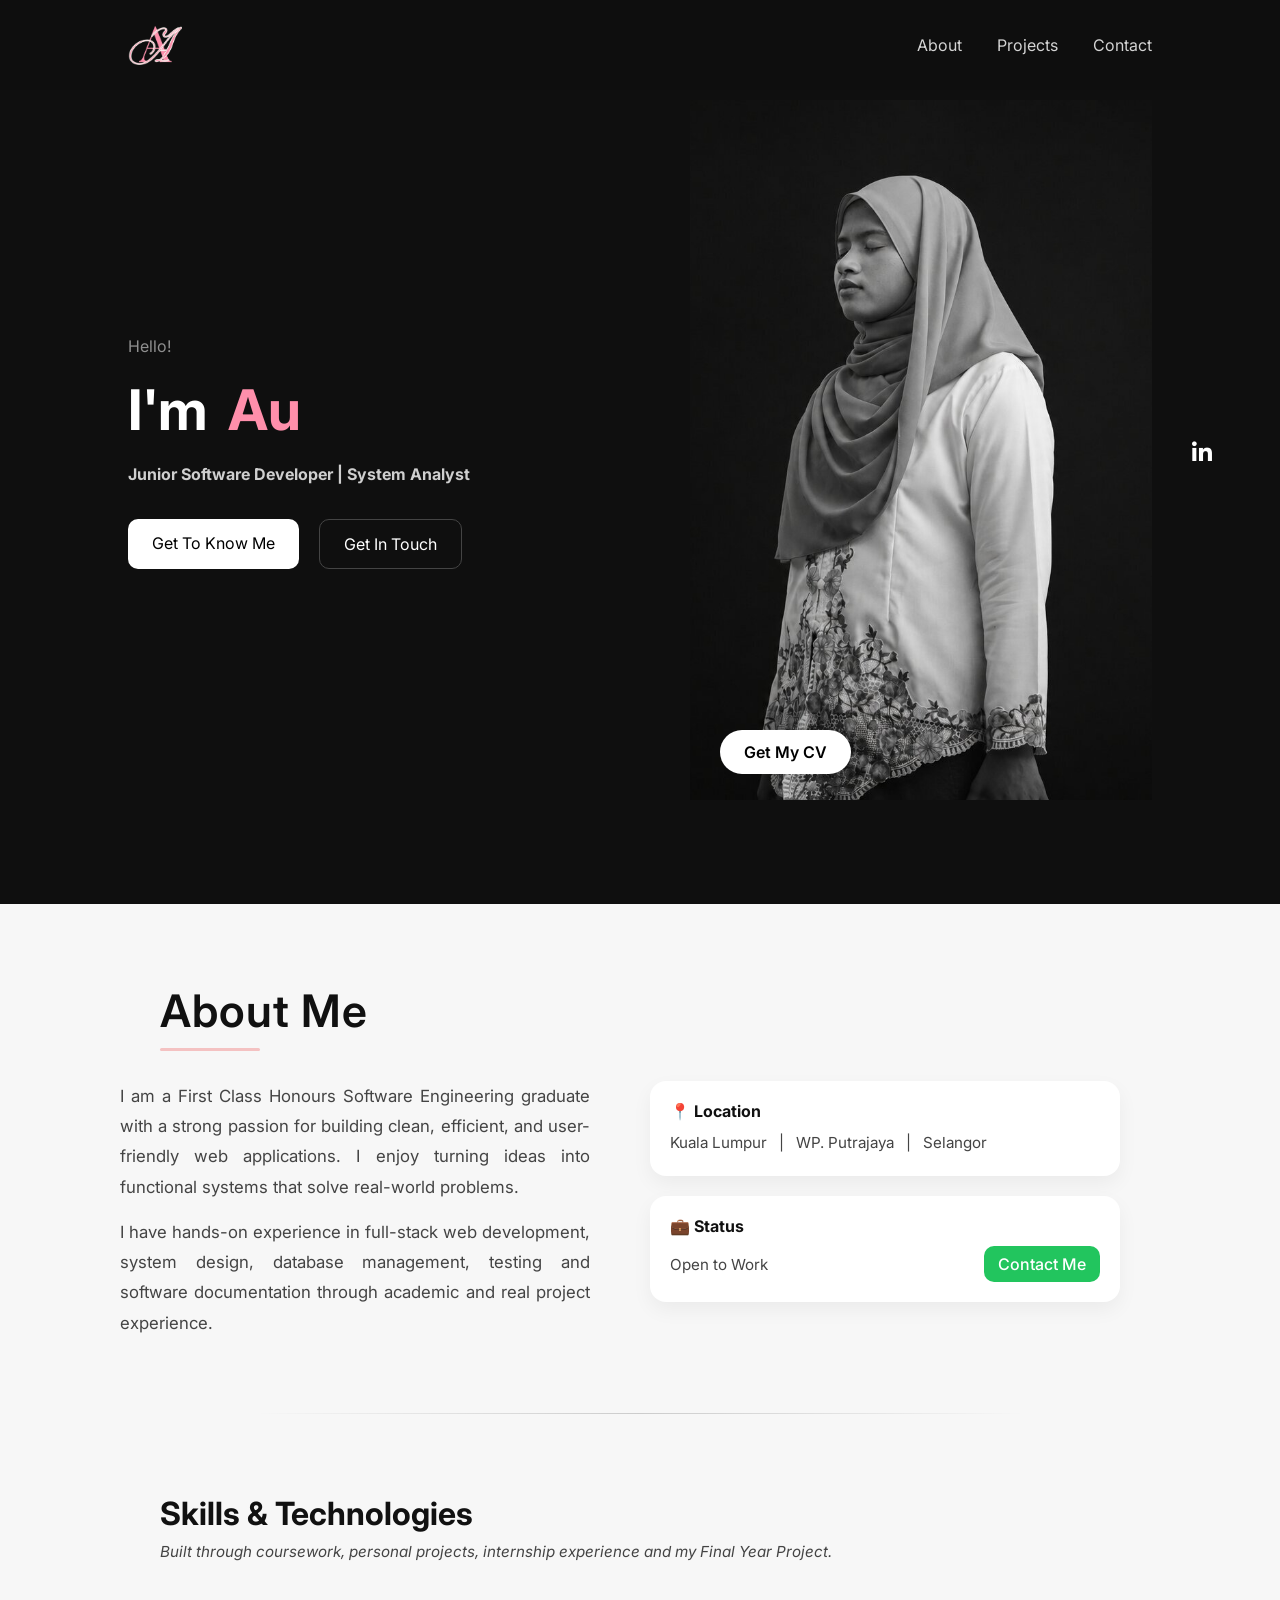
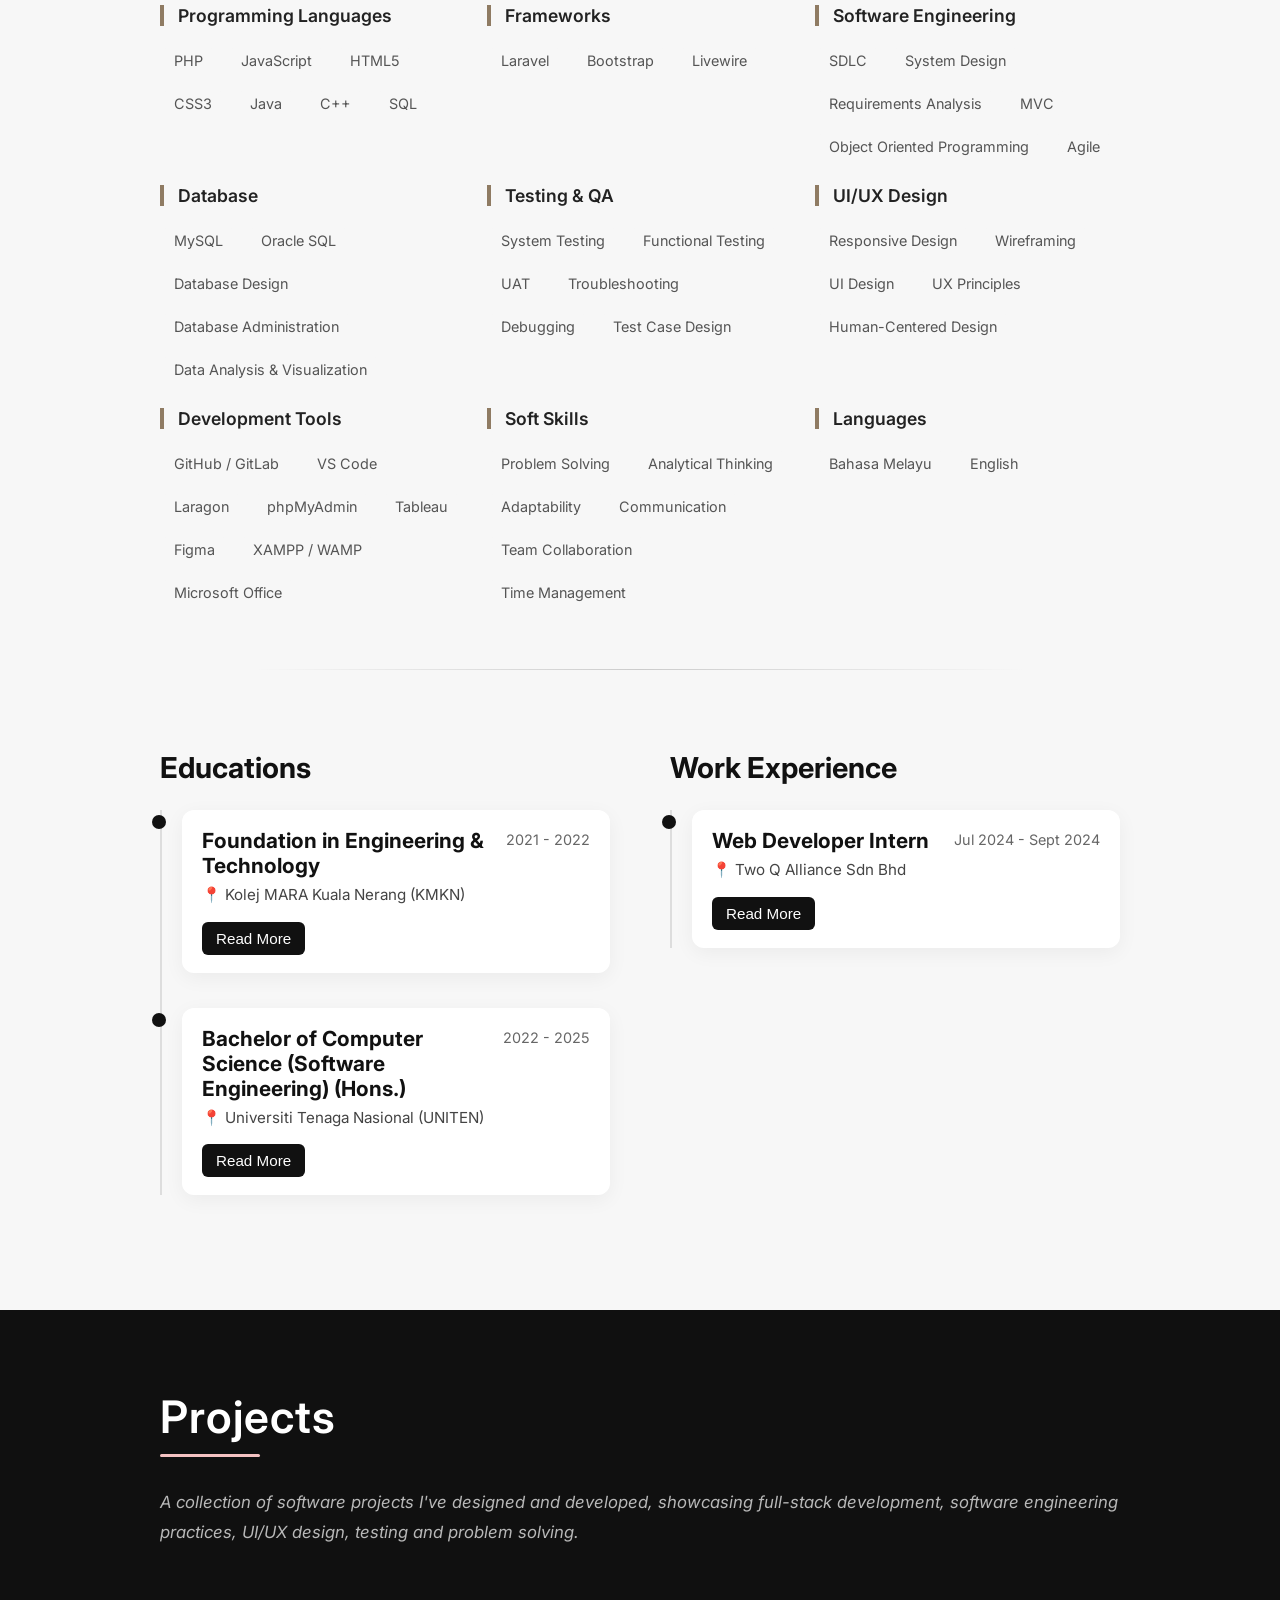
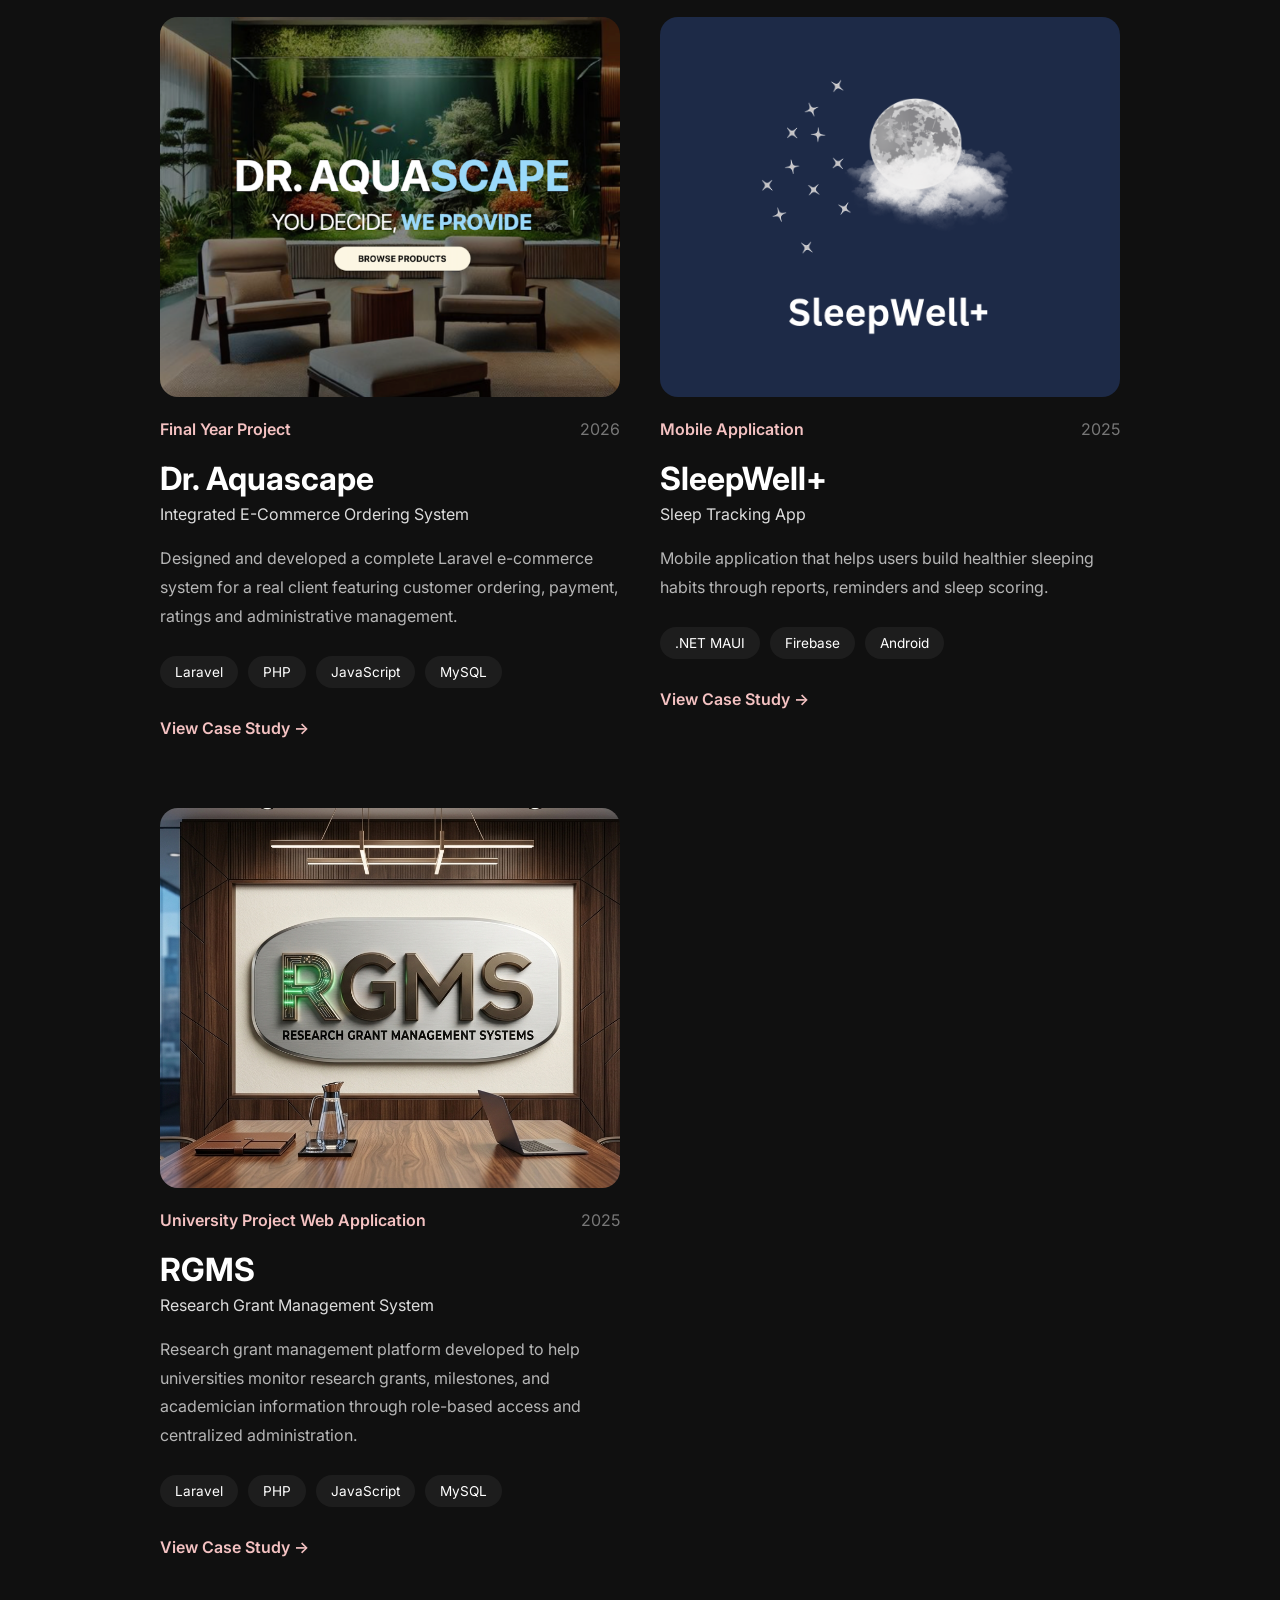
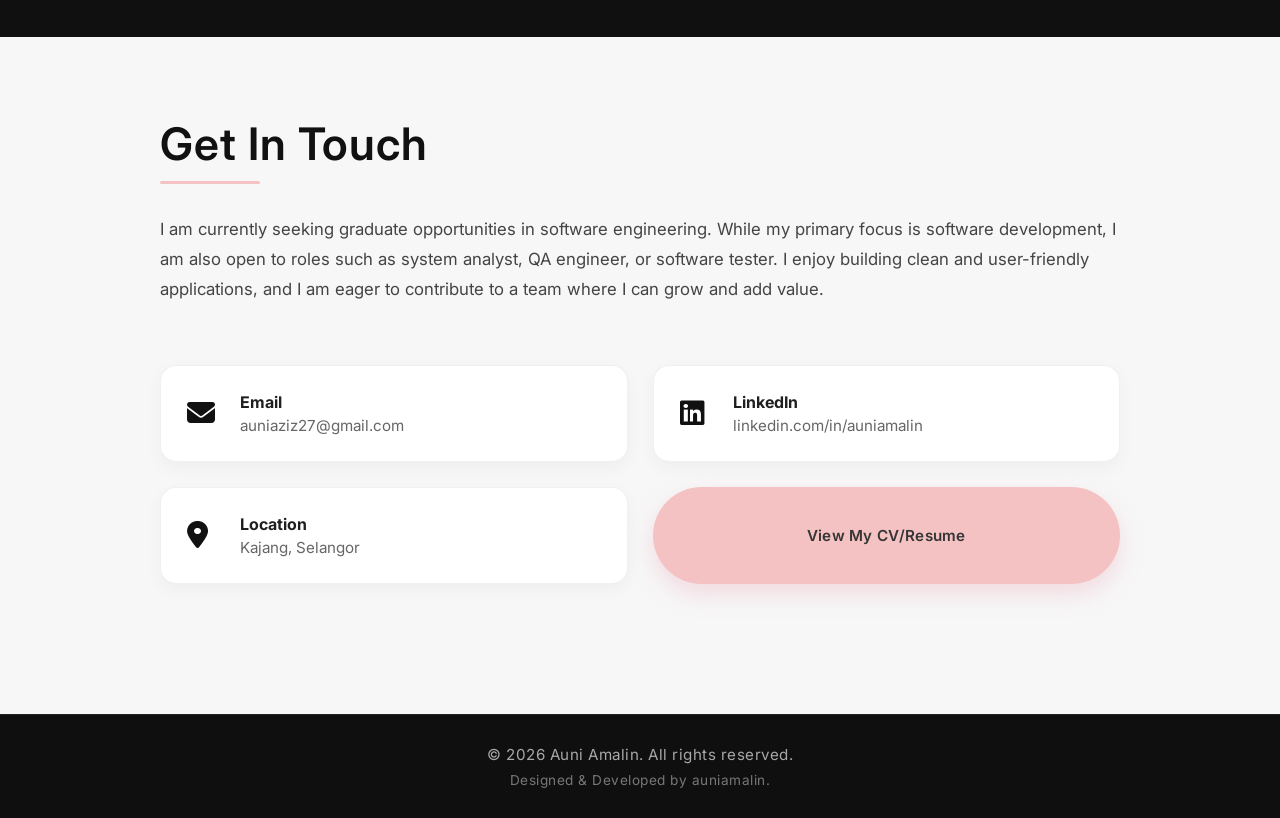
==== index.html @ 680177ab "first commit" ====
<!DOCTYPE html>
<html lang="en">
    <head>
        <meta charset="UTF-8">
        <meta name="viewport" content="width=device-width, initial-scale=1.0">
        <title>Auni Amalin | Portfolio</title>

        <link rel="stylesheet" href="css/style.css">
        <link rel="icon" href="assets/images/favicon.ico" type="image/x-icon">
        <link rel="stylesheet" href="https://cdnjs.cloudflare.com/ajax/libs/font-awesome/6.5.1/css/all.min.css">
    </head>
    <body>
        <!-- HEADER -->
        <header>
            <nav>
                <a href="#intro" class="logo">
                    <img src="assets/images/logo.png" alt="auniamalin">
                </a>

                <ul>
                    <li><a href="#about">About</a></li>
                    <li><a href="#projects">Projects</a></li>
                    <li><a href="#contact">Contact</a></li>
                </ul>
            </nav>
        </header>

        <!-- INTRO -->
        <section id="intro">
            <div class="intro-left">
                <p class="welcome-text">Hello!</p>

                <div class="hero-name">
                    <h1 class="intro-title">
                        I'm
                    </h1>

                    <h1 class="typing-name">
                        <span id="typing-text"></span>
                    </h1>
                </div>

                <h2 class="profession">
                    Junior Software Developer | System Analyst
                </h2>

                <div class="intro-buttons">
                    <a href="#about">Get To Know Me</a>
                    <a href="#contact">Get In Touch</a>
                </div>
            </div>

            <div class="intro-right">
                <img src="assets/images/profile.jpeg" alt="Profile">

                <a href="assets/cv/Auni-Amalin-CV.pdf" class="cv-btn" download>
                    Get My CV
                </a>

                <div class="social-icons">
                    <a href="https://www.linkedin.com/in/auniamalin">
                        <i class="fa-brands fa-linkedin-in"></i>
                    </a>
                </div>
            </div>
        </section>

        <!-- ABOUT -->
        <section id="about">
            <h2>About Me</h2>

            <div class="about-container">
                <!-- Intro -->
                <div class="about-text">
                    <p>
                        I am a First Class Honours Software Engineering graduate with a strong passion
                        for building clean, efficient, and user-friendly web applications.
                        I enjoy turning ideas into functional systems that solve real-world problems.
                    </p>

                    <p>
                        I have hands-on experience in full-stack web development, system design,
                        database management, testing and software documentation through academic
                        and real project experience.
                    </p>
                </div>

                <!-- Info Card -->
                <div class="about-info">
                    <div class="info-card">
                        <h4>📍 Location</h4>
                        <p>Kuala Lumpur &nbsp;&nbsp;|&nbsp;&nbsp; WP. Putrajaya &nbsp;&nbsp;|&nbsp;&nbsp; Selangor</p>
                    </div>

                    <div class="info-card">
                        <h4>💼 Status</h4>
                        <div class="status-row">
                            <p>Open to Work</p>

                            <a href="https://www.linkedin.com/in/auniamalin" target="_blank" class="hire-btn">
                                Contact Me
                            </a>
                        </div>
                    </div>
                </div>
            </div>

            <div class="section-divider"></div>

            <!-- Skills & Technologies-->
            <div class="skills-section">
                <h3>Skills & Technologies</h3>
                <p class="skills-note">
                    Built through coursework, personal projects, internship experience and my Final Year Project.
                </p>

                <div class="skills-grid">

                    <!-- Programming -->
                    <div class="skill-box">
                        <div class="skill-title">
                            <h4>Programming Languages</h4>
                        </div>

                        <div class="skill-tags">
                            <span>PHP</span>
                            <span>JavaScript</span>
                            <span>HTML5</span>
                            <span>CSS3</span>
                            <span>Java</span>
                            <span>C++</span>
                            <span>SQL</span>
                        </div>
                    </div>

                    <!-- Frameworks -->
                    <div class="skill-box">
                        <div class="skill-title">
                            <h4>Frameworks</h4>
                        </div>

                        <div class="skill-tags">
                            <span>Laravel</span>
                            <span>Bootstrap</span>
                            <span>Livewire</span>
                        </div>
                    </div>

                    <!-- Software Engineering -->
                    <div class="skill-box">
                        <div class="skill-title">
                            <h4>Software Engineering</h4>
                        </div>

                        <div class="skill-tags">
                            <span>SDLC</span>
                            <span>System Design</span>
                            <span>Requirements Analysis</span>
                            <span>MVC</span>
                            <span>Object Oriented Programming</span>
                            <span>Agile</span>
                        </div>
                    </div>

                    <!-- Database -->
                    <div class="skill-box">
                        <div class="skill-title">
                            <h4>Database</h4>
                        </div>

                        <div class="skill-tags">
                            <span>MySQL</span>
                            <span>Oracle SQL</span>
                            <span>Database Design</span>
                            <span>Database Administration</span>
                            <span>Data Analysis & Visualization</span>
                        </div>
                    </div>

                    <!-- Testing -->
                    <div class="skill-box">
                        <div class="skill-title">
                            <h4>Testing & QA</h4>
                        </div>

                        <div class="skill-tags">
                            <span>System Testing</span>
                            <span>Functional Testing</span>
                            <span>UAT</span>
                            <span>Troubleshooting</span>
                            <span>Debugging</span>
                            <span>Test Case Design</span>
                        </div>
                    </div>

                    <!-- UI/UX -->
                    <div class="skill-box">
                        <div class="skill-title">
                            <h4>UI/UX Design</h4>
                        </div>

                        <div class="skill-tags">
                            <span>Responsive Design</span>
                            <span>Wireframing</span>
                            <span>UI Design</span>
                            <span>UX Principles</span>
                            <span>Human-Centered Design</span>
                        </div>
                    </div>

                    <!-- Tools -->
                    <div class="skill-box">
                        <div class="skill-title">
                            <h4>Development Tools</h4>
                        </div>

                        <div class="skill-tags">
                            <span>GitHub / GitLab</span>
                            <span>VS Code</span>
                            <span>Laragon</span>
                            <span>phpMyAdmin</span>
                            <span>Tableau</span>
                            <span>Figma</span>
                            <span>XAMPP / WAMP</span>
                            <span>Microsoft Office</span>
                        </div>
                    </div>

                    <!-- Professional -->
                    <div class="skill-box">
                        <div class="skill-title">
                            <h4>Soft Skills</h4>
                        </div>

                        <div class="skill-tags">
                            <span>Problem Solving</span>
                            <span>Analytical Thinking</span>
                            <span>Adaptability</span>
                            <span>Communication</span>
                            <span>Team Collaboration</span>
                            <span>Time Management</span>
                        </div>
                    </div>

                    <!-- Languages -->
                    <div class="skill-box">
                        <div class="skill-title">
                            <h4>Languages</h4>
                        </div>

                        <div class="skill-tags">
                            <span>Bahasa Melayu</span>
                            <span>English</span>
                        </div>
                    </div>

                </div>
            </div>

            <div class="section-divider"></div>

            <!-- Education & Work Experience -->
            <div class="timeline-wrapper">
                <!-- LEFT: Education -->
                <div class="timeline-column">
                    <h3>Educations</h3>

                    <div class="timeline">
                        <!-- Education 1 -->
                        <div class="timeline-item">
                            <div class="timeline-dot"></div>
                            <div class="timeline-content">
                                <div class="title-row">
                                    <h4>Foundation in Engineering & Technology</h4>
                                    <span class="timeline-date">2021 - 2022</span>
                                </div>

                                <p class="timeline-location">📍 Kolej MARA Kuala Nerang (KMKN)</p>

                                <button class="read-more-btn" onclick="openModal('foundation')">
                                    Read More
                                </button>
                            </div>
                        </div>

                        <!-- Education 2 -->
                        <div class="timeline-item">
                            <div class="timeline-dot"></div>
                            <div class="timeline-content">
                                <div class="title-row">
                                    <h4>Bachelor of Computer Science (Software Engineering) (Hons.)</h4>
                                    <span class="timeline-date">2022 - 2025</span>
                                </div>

                                <p class="timeline-location">📍 Universiti Tenaga Nasional (UNITEN)</p>

                                <button class="read-more-btn" onclick="openModal('bachelor')">
                                    Read More
                                </button>
                            </div>
                        </div>
                    </div>
                </div>

                <!-- RIGHT: WORK EXPERIENCE -->
                <div class="timeline-column">
                    <h3>Work Experience</h3>

                    <div class="timeline">

                        <!-- Work 1 -->
                        <div class="timeline-item">
                            <div class="timeline-dot"></div>
                            <div class="timeline-content">
                                <div class="title-row">
                                    <h4>Web Developer Intern</h4>
                                    <span class="timeline-date">Jul 2024 - Sept 2024</span>
                                </div>

                                <p class="timeline-location">📍 Two Q Alliance Sdn Bhd</p>

                                <button class="read-more-btn" onclick="openModal('intern')">
                                    Read More
                                </button>
                            </div>
                        </div>

                    </div>
                </div>

            </div>
        </section>

        <!-- PROJECTS -->
        <section id="projects">
            <h2>Projects</h2>

            <p class="projects-intro">
                A collection of software projects I've designed and developed,
                showcasing full-stack development, software engineering practices,
                UI/UX design, testing and problem solving.
            </p>

            <div class="projects-grid">
                <!-- Dr. Aquascape -->
                <div class="project-card">
                    <div class="project-image">
                        <img src="assets/images/projects/aquascape.png">
                    </div>

                    <div class="project-info">
                        <div class="project-top">
                            <span class="project-type"> Final Year Project</span>

                            <span class="project-year">2026</span>
                        </div>

                        <h3>
                            Dr. Aquascape
                        </h3>

                        <h4>
                            Integrated E-Commerce Ordering System
                        </h4>

                        <p>
                            Designed and developed a complete Laravel
                            e-commerce system for a real client featuring
                            customer ordering, payment, ratings and
                            administrative management.
                        </p>

                        <div class="project-tags">
                            <span>Laravel</span>
                            <span>PHP</span>
                            <span>JavaScript</span>
                            <span>MySQL</span>
                        </div>

                        <a href="projects/draquascape.html" class="project-btn">
                            View Case Study →
                        </a>
                    </div>
                </div>

                <!-- SleepWell+ -->
                <div class="project-card">
                    <div class="project-image">
                        <img src="assets/images/projects/sleepwell.png">
                    </div>

                    <div class="project-info">
                        <div class="project-top">
                            <span class="project-type">
                                Mobile Application
                            </span>

                            <span class="project-year">
                                2025
                            </span>
                        </div>

                        <h3>
                            SleepWell+
                        </h3>

                        <h4>
                            Sleep Tracking App
                        </h4>

                        <p>
                            Mobile application that helps users
                            build healthier sleeping habits through
                            reports, reminders and sleep scoring.
                        </p>

                        <div class="project-tags">
                            <span>.NET MAUI</span>
                            <span>Firebase</span>
                            <span>Android</span>
                        </div>

                        <a href="projects/sleepwell.html" class="project-btn">
                            View Case Study →
                        </a>
                    </div>
                </div>

                <!-- RGMS -->
                <div class="project-card">
                    <div class="project-image">
                        <img src="assets/images/projects/rgms.png">
                    </div>

                    <div class="project-info">
                        <div class="project-top">
                            <span class="project-type">
                                University Project Web Application
                            </span>

                            <span class="project-year">
                                2025
                            </span>
                        </div>

                        <h3>
                            RGMS
                        </h3>

                        <h4>
                            Research Grant Management System
                        </h4>

                        <p>
                            Research grant management platform developed to
                            help universities monitor research grants,
                            milestones, and academician information through
                            role-based access and centralized administration.
                        </p>

                        <div class="project-tags">
                            <span>Laravel</span>
                            <span>PHP</span>
                            <span>JavaScript</span>
                            <span>MySQL</span>
                        </div>

                        <a href="projects/rgms.html" class="project-btn">
                            View Case Study →
                        </a>
                    </div>
                </div>
            </div>
        </section>

        <!-- CONTACT -->
        <section id="contact">
            <h2>Get In Touch</h2>

            <p class="contact-intro">
                I am currently seeking graduate opportunities in software engineering. 
                While my primary focus is software development, I am also open to roles 
                such as system analyst, QA engineer, or software tester. 
                I enjoy building clean and user-friendly applications, 
                and I am eager to contribute to a team where I can grow and add value.
            </p>

            <div class="contact-grid">
                <!-- Email -->
                <a href="mailto:auniaziz27@gmail.com" class="contact-card">
                    <i class="fa-solid fa-envelope"></i>

                    <div>
                        <h4>Email</h4>
                        <span>auniaziz27@gmail.com</span>
                    </div>
                </a>

                <!-- LinkedIn -->
                <a href="https://www.linkedin.com/in/auniamalin" target="_blank" class="contact-card">
                    <i class="fa-brands fa-linkedin"></i>

                    <div>
                        <h4>LinkedIn</h4>
                        <span>linkedin.com/in/auniamalin</span>
                    </div>
                </a>

                <!-- Location -->
                <div class="contact-card">
                    <i class="fa-solid fa-location-dot"></i>

                    <div>
                        <h4>Location</h4>
                        <span>Kajang, Selangor</span>
                    </div>
                </div>

                <a href="resume.pdf" class="resume-btn" download>
                    View My CV/Resume
                </a>
            </div>
        </section>

        <!-- FOOTER -->
        <footer class="footer">
            <p>© 2026 Auni Amalin. All rights reserved.</p>
            <p class="footer-subtitle">Designed & Developed by auniamalin.</p>
        </footer>

        <script src="js/script.js"></script>

        <!-- MODAL -->
        <div id="eduModal" class="modal">
            <div class="modal-content">
                <span class="close" onclick="closeModal()">&times;</span>
                <div id="modal-text"></div>
            </div>
        </div>

        <div id="transcriptModal" class="modal">
            <div class="modal-box">
                <span class="close" onclick="closeTranscript()">&times;</span>

                <img id="transcriptImg" class="modal-main-img" src="" alt="Transcript">
            </div>
        </div>

        <script>
            // 🔐 Security / anti-download basic protection
            document.addEventListener("contextmenu", function (e) {
                e.preventDefault();
            });

            document.addEventListener("dragstart", function (e) {
                e.preventDefault();
            });

            document.addEventListener("keydown", function (e) {
                // Ctrl + S / Cmd + S
                if ((e.ctrlKey || e.metaKey) && e.key.toLowerCase() === "s") {
                    e.preventDefault();
                }

                // Print screen (limited effectiveness only)
                if (e.key === "PrintScreen") {
                    e.preventDefault();
                }
            });

            function openModal(type) {
                const modal = document.getElementById("eduModal");
                const text = document.getElementById("modal-text");

                let content = "";

                if (type === "foundation") {
                    content = `
                        <h3 class="modal-title">
                            🎓 Foundation in Engineering & Technology (FET)
                        </h3>

                        <div class="modal-section">
                            <h4>About This Programme</h4>

                            <p class="modal-text">
                                This foundation programme provided a multidisciplinary introduction to
                                engineering, computing, mathematics, and scientific principles. It
                                strengthened my analytical thinking, problem-solving abilities and
                                communication skills while preparing me for a Software Engineering degree.
                            </p>
                        </div>

                        <div class="modal-section">
                            <h4>Key Learning Outcomes</h4>

                            <ul class="learning-list">
                                <li>Strong mathematical and engineering fundamentals.</li>

                                <li>Programming fundamentals including algorithms and logical thinking.</li>

                                <li>Basic ICT knowledge covering computer systems and digital technologies.</li>

                                <li>Critical thinking and scientific problem-solving through Physics, Chemistry and Biology.</li>

                                <li>Professional communication through English courses and presentations.</li>

                                <li>Teamwork, leadership and interpersonal skills through co-curricular activities.</li>
                            </ul>
                        </div>

                        <div class="achievement-box">

                            <div class="achievement-title">
                                Academic Achievement
                            </div>

                            <div class="modal-grid">

                                <div class="info-cards">
                                    <small>CGPA</small>
                                    <h3>3.87</h3>
                                    <span>/ 4.00</span>
                                </div>

                                <div class="info-cards">
                                    <small>MUET</small>
                                    <h3>Band 4.0</h3>
                                    <span>English Proficiency</span>
                                </div>

                            </div>

                        </div>

                        <button class="download-btn" onclick="openTranscript('foundation')">
                            View Foundation Transcript
                        </button>
                    `;
                }

                if (type === "bachelor") {
                    content = `
                        <h3 class="modal-title">
                            🎓 Bachelor of Computer Science (Software Engineering) (Hons.)
                        </h3>

                        <div class="modal-section">
                            <h4>About This Programme</h4>

                            <p class="modal-text">
                                This programme provided comprehensive knowledge in software engineering,
                                computer science, and modern software development practices. Throughout
                                my studies, I gained practical experience in designing, developing,
                                testing and managing software systems through coursework, collaborative
                                projects, industrial training and my Final Year Project.
                            </p>
                        </div>

                        <div class="modal-section">
                            <h4>Technical Competencies</h4>

                            <div class="competency-list">

                                <div class="competency-item">
                                    <strong>Software Engineering</strong>
                                    <p>
                                        Applied SDLC, Requirements Engineering, Systems Design,
                                        Software Quality Assurance and Software Project Management.
                                    </p>
                                </div>

                                <div class="competency-item">
                                    <strong>Programming & Development</strong>
                                    <p>
                                        Developed applications using Java, PHP, JavaScript,
                                        Object-Oriented Programming, Web and Mobile technologies.
                                    </p>
                                </div>

                                <div class="competency-item">
                                    <strong>Database Management</strong>
                                    <p>
                                        Designed relational databases, SQL queries,
                                        database administration and optimization.
                                    </p>
                                </div>

                                <div class="competency-item">
                                    <strong>System & Computing</strong>
                                    <p>
                                        Studied Operating Systems, Computer Networks,
                                        Cyber Security and Computer Organization.
                                    </p>
                                </div>

                                <div class="competency-item">
                                    <strong>Emerging Technologies</strong>
                                    <p>
                                        Explored Artificial Intelligence,
                                        Parallel Computing and Data Visualization.
                                    </p>
                                </div>

                                <div class="competency-item">
                                    <strong>UI/UX</strong>
                                    <p>
                                        Applied Human Computer Interaction principles
                                        to design intuitive user experiences.
                                    </p>
                                </div>

                            </div>
                        </div>

                        <div class="modal-section">
                            <h4>Leadership & Co-Curricular Activities</h4>

                            <ul class="learning-list">
                                <li>
                                    Completed Industrial Training as a Web Developer using Laravel, gaining hands-on experience in full-stack web development.
                                </li>

                                <li>
                                    Participated in numerous team-based software development projects involving programming, UI/UX design, databases and software engineering.
                                </li>

                                <li>
                                    Successfully planned and conducted the SULAM community programme,
                                    <b>"Wawasan Ilmu Teknologi bersama Anak-anak Yatim dan Asnaf As-Solihin"</b>,
                                    involving community service and educational activities.
                                </li>

                                <li>
                                    Attended the MBOT Tune Summit 2023 to explore emerging technologies and industry trends.
                                </li>

                                <li>
                                    Active member of the UNITEN PRO-C Club.
                                </li>

                                <li>
                                    Assisted in organizing Sports & Recreation Management at Work and managed the BMI checkpoint during Health & Fitness activities.
                                </li>
                            </ul>
                        </div>

                        <div class="achievement-box">

                            <div class="achievement-title">
                                Academic Achievement
                            </div>

                            <div class="modal-grid">

                                <div class="info-cards">
                                    <small>CGPA</small>
                                    <h3>3.89</h3>
                                    <span>/ 4.00</span>
                                </div>

                                <div class="info-cards">
                                    <small>Graduation Award</small>
                                    <h3>First</h3>
                                    <span>Class Honours</span>
                                </div>

                            </div>

                            <div class="modal-grid">

                                <div class="info-cards">
                                    <small>Co-Curriculum</small>
                                    <h3>150</h3>
                                    <span>SCORE Points (30 Required)</span>
                                </div>

                                <div class="info-cards">
                                    <small>Scholarship</small>
                                    <h3>TESP</h3>
                                    <span>MARA Sponsorship</span>
                                </div>

                            </div>

                        </div>

                        <div class="achievement-box">

                            <div class="achievement-title">
                                Professional Certificate
                            </div>

                            <button class="download-btn" onclick="openTranscript('bachelor')">
                                View Degree Transcript
                            </button>

                        </div>

                        <button class="download-btn" onclick="openTranscript('cisco')">
                            View Cisco Certificate
                        </button>
                    `;
                }

                if (type === "intern") {
                    content = `
                        <h3 class="modal-title">
                            💼 Web Developer Intern — Two Q Alliance Sdn. Bhd.
                        </h3>

                        <div class="modal-section">
                            <h4>About This Internship</h4>

                            <p class="modal-text">
                                During my internship at Two Q Alliance Sdn. Bhd., I contributed to the
                                development and enhancement of <strong>Projek Pendigitalan Sumber Operasi Hutan (PSOH)</strong>,
                                a government digitalization system developed for
                                <strong>Jabatan Perhutanan Semenanjung Malaysia (JPSM)</strong>.
                                Working alongside experienced developers and system analysts, I gained
                                practical experience in full-stack web development, software maintenance,
                                requirement analysis, testing, version control, and collaborative software
                                development using Agile practices.
                            </p>
                        </div>

                        <div class="modal-section">
                            <h4>Key Responsibilities & Experience</h4>

                            <ul class="learning-list">
                                <li>Developed and enhanced Laravel-based web application modules using PHP, JavaScript, HTML, CSS and MySQL.</li>

                                <li>Contributed to system enhancement projects by implementing new features and improving existing functionalities.</li>

                                <li>Collaborated with developers and system analysts to understand business requirements and translate them into technical solutions.</li>

                                <li>Participated in requirement analysis, feature implementation and solution design under senior developer guidance.</li>

                                <li>Generated dynamic PDF documents for government modules using Laravel PDF libraries based on project requirements.</li>

                                <li>Performed functional testing, integration testing, debugging and troubleshooting to improve system reliability and performance.</li>

                                <li>Applied clean coding practices and maintained structured, reusable and maintainable source code.</li>

                                <li>Attended project meetings with project managers, system analysts and developers to discuss requirements, project progress, feature planning and technical solutions.</li>

                                <li>Used GitLab for version control, code collaboration, merge requests and development workflow management.</li>

                                <li>Worked within a collaborative software development environment while meeting project deadlines and quality standards.</li>
                            </ul>
                        </div>

                        <div class="achievement-box">

                            <div class="achievement-title">
                                Internship Highlights
                            </div>

                            <div class="modal-grid">

                                <div class="info-cards">
                                    <small>Project</small>
                                    <h3>PSOH</h3>
                                    <span>Government Digitalization System</span>
                                </div>

                                <div class="info-cards">
                                    <small>Role</small>
                                    <h3>Web Developer</h3>
                                    <span>Laravel Developer Intern</span>
                                </div>

                            </div>

                        </div>
                    `;
                }

                text.innerHTML = content;
                modal.style.display = "flex";
                document.body.style.overflow = "hidden";
            }

            function closeModal() {
                const modal = document.getElementById("eduModal");
                modal.style.display = "none";
                document.body.style.overflow = "auto";
            }

            // window.onclick = function(event) {
            //     const modal = document.getElementById("eduModal");

            //     if (event.target === modal) {
            //         modal.style.display = "none";
            //         document.body.style.overflow = "auto";
            //     }
            // }

            window.onclick = function(event) {
                const eduModal = document.getElementById("eduModal");
                const transcriptModal = document.getElementById("transcriptModal");

                if (event.target === eduModal) {
                    eduModal.style.display = "none";
                    document.body.style.overflow = "auto";
                }

                if (event.target === transcriptModal) {
                    closeTranscript();
                }
            }

            function openTranscript(type) {
                const modal = document.getElementById("transcriptModal");
                const img = document.getElementById("transcriptImg");

                let imagePath = "";

                if (type === "foundation") {
                    imagePath = "assets/transcript/foundationtrans.png";
                } 
                else if (type === "bachelor") {
                    imagePath = "assets/transcript/degreetrans.png";
                } 
                else if (type === "cisco") {
                    imagePath = "assets/transcript/ciscocert.png";
                }

                img.src = imagePath;

                modal.style.display = "flex";
                document.body.style.overflow = "hidden";
            }

            function closeTranscript() {
                document.getElementById("transcriptModal").style.display = "none";
                document.body.style.overflow = "auto";
            }

            // window.onclick = function(event) {
            //     const modal = document.getElementById("transcriptModal");
            //     if (event.target === modal) {
            //         closeTranscript();
            //     }
            // }
        </script>
    </body>
</html>
---- css/style.css ----
/* =========================
   GOOGLE FONT
========================= */

@import url('https://fonts.googleapis.com/css2?family=Inter:wght@300;400;500;600;700&display=swap');

/* =========================
   RESET
========================= */

*{
    margin:0;
    padding:0;
    box-sizing:border-box;
}

html{
    scroll-behavior:smooth;
}

body{
    font-family:'Inter', sans-serif;
    background:#0f0f0f;
    color:white;
}

/* =========================
   GENERAL
========================= */

section{
    padding:100px 10%;
}

a{
    text-decoration:none;
    color:white;
}

ul{
    list-style:none;
}

/* =========================
   HEADER
========================= */
header{
    position:fixed;
    top:0;
    left:0;
    width:100%;
    background:rgba(15,15,15,0.85);
    backdrop-filter:blur(12px);
    z-index:1000;
}

nav{
    display:flex;
    justify-content:space-between;
    align-items:center;
    padding:25px 10%;
}

.logo{
    font-size:1.8rem;
    font-weight:700;
    cursor:pointer;
}

nav ul{
    display:flex;
    gap:35px;
}

nav ul li a{
    color:#d4d4d4;
    transition:0.3s;
}

nav ul li a:hover{
    color:white;
}

/* =========================
   INTRO
========================= */
.logo{
    display:flex;
    align-items:center;
}

.logo img{
    height:40px;
    width:auto;
    object-fit:contain;
    cursor:pointer;
}

.logo img{
    transition:0.3s ease;
}

.logo img:hover{
    transform:scale(1.05);
    opacity:0.8;
}

#intro{
    min-height:100vh;
    display:flex;
    align-items:center;
    justify-content:space-between;
    gap:100px;
}

.intro-left{
    flex:1;
}

.welcome-text{
    color:#8f8f8f;
    font-size:1rem;
    margin-bottom:20px;
}

.hero-name{
    display:flex;
    align-items:baseline;
    gap:20px;
    margin-bottom:20px;
}

.intro-title{
    font-size:3.5rem;
    font-weight:700;
    margin-bottom:0;
}

.typing-name{
    font-size:3.5rem;
    font-weight:700;
    line-height:1;
}

#typing-text{
    color:#ff8fab;
}

.profession{
    font-size:1rem;
    color:#cfcfcf;
    margin-top:15px;
}

/* left side */
.intro-buttons{
    margin-top:35px;
    display:flex;
    gap:20px;
}

.intro-buttons a{
    padding:14px 24px;
    border-radius:10px;
    transition:.3s;
}

.intro-buttons a:first-child{
    background:white;
    color:black;
}

.intro-buttons a:last-child{
    border:1px solid #444;
}

.intro-buttons a:hover{
    transform:translateY(-3px);
}

/* right side */
.intro-right{
    flex:1;
    position:relative;
}

.intro-right img{
    width:100%;
    max-width:550px;
    height:700px;
    object-fit:cover;
}

.cv-btn{
    position:absolute;
    bottom:30px;
    left:30px;
    background:white;
    color:black;
    padding:12px 24px;
    border-radius:50px;
    font-weight:600;
}

.social-icons{
    position:absolute;
    right:-60px;
    top:50%;
    transform:translateY(-50%);
    display:flex;
    flex-direction:column;
    gap:25px;
}

.social-icons a{
    font-size:1.4rem;
    color:white;
    transition:.3s;
}

.social-icons a:hover{
    color:#ff8fab;
}

/* =========================
   ABOUT
========================= */
#about {
    background: #f7f7f7;
    color: #111;
    padding: 80px 160px;
    text-align: left;
}

#about h2 {
    font-size: 2.8rem;
    font-weight: 600;
    letter-spacing: 1px;
    color: #111;
    margin-bottom: 30px;
    position: relative;
}

#about h2::after {
    content: "";
    display: block;
    width: 100px;
    height: 3px;
    background: #f4c2c2; 
    margin-top: 10px;
    border-radius: 2px;
}

#about p {
    max-width: 800px;
    color: #444;
    line-height: 1.8;
}

.about-container {
    display: flex;
    gap: 60px;
    max-width: 1100px;
    margin: 0 auto;
    align-items: flex-start;
}

/* intro text */
.about-text {
    max-width: 850px;
    margin-left: -40px;      
    margin-right: auto;
    text-align: justify;
    flex: 1;
}

.about-text p {
    font-size: 1.05rem;
    line-height: 1.9;
    color: #444;
    margin-bottom: 15px;
}

.about-info {
    flex: 1;
    display: flex;
    flex-direction: column;
    gap: 20px;
}

.info-card {
    background: #ffffff;
    border-radius: 16px;
    padding: 20px;
    box-shadow: 0 8px 20px rgba(0,0,0,0.05);
    transition: 0.3s ease;
}

.info-card:hover {
    transform: translateY(-5px);
}

.info-card h4 {
    margin-bottom: 8px;
    font-size: 1rem;
    color: #111;
}

.info-card p {
    color: #555;
    font-size: 0.95rem;
}

.status-row {
    display: flex;
    justify-content: space-between;
    align-items: center;
    margin-top: 10px;
}

.hire-btn {
    background: #22c55e;
    color: white;
    padding: 8px 14px;
    border-radius: 10px;
    text-decoration: none;
    font-weight: 500;
    transition: 0.3s;
}

.hire-btn:hover {
    background: #16a34a;
    transform: translateY(-2px);
}

.section-divider {
    width: 80%;
    height: 1px;
    margin: 60px auto;
    background: linear-gradient(
        to right,
        transparent,
        #ccc,
        transparent
    );
}

/* skills & technologies */
.skills-section{
    margin-top:80px;
}

.skills-section h3{
    text-align:left;
    font-size:2rem;
    margin-bottom:40px;
    color:#111;
}

.skills-note{
    max-width: auto;
    margin: -35px auto 40px;
    margin-left: 0;
    text-align: left;
    font-size: 0.95rem;
    line-height: 1.7;
    /* color: #b97a8a; */
    font-style: italic;
}

.skills-grid{
    display:grid;
    grid-template-columns:repeat(auto-fit, minmax(280px,1fr));
    gap:22px;
    align-items:start;
}

.skill-box{
    opacity:0;
    transform:translateY(30px);
    animation:fadeUp .8s forwards;
}

.skill-box:nth-child(1){animation-delay:.1s;}
.skill-box:nth-child(2){animation-delay:.2s;}
.skill-box:nth-child(3){animation-delay:.3s;}
.skill-box:nth-child(4){animation-delay:.4s;}
.skill-box:nth-child(5){animation-delay:.5s;}
.skill-box:nth-child(6){animation-delay:.6s;}
.skill-box:nth-child(7){animation-delay:.7s;}
.skill-box:nth-child(8){animation-delay:.8s;}
.skill-box:nth-child(9){animation-delay:.9s;}

@keyframes fadeUp{
    to{
        opacity:1;
        transform:translateY(0);
    }
}

.skill-box h4{
    margin-bottom:20px;
    padding-left:14px;
    border-left:4px solid #8f7b63;
    color:#222;
    font-size:1rem;
    font-weight:600;
}

.skill-title{
    display:flex;
    align-items:center;
    gap:12px;
    margin-bottom:18px;
}

.skill-title span{
    width:42px;
    height:42px;
    display:flex;
    align-items:center;
    justify-content:center;
    border-radius:12px;
    background:#ffe7fe;
    font-size:60px;
}

.skill-title h4{
    margin:0;
    font-size:1.1rem;
    color:#222;
}

.skill-tags{
    display:flex;
    flex-wrap:wrap;
    gap:10px;
}

.skill-tags span{
    padding:8px 14px;
    background:#f7f7f7;
    border-radius:999px;
    font-size:.9rem;
    color:#555;
    transition:.25s;
}

.skill-tags span:hover{
    background:#8f7b63;
    color:white;
    transform:translateY(-2px);
}

/* education & work experience*/
.timeline-wrapper {
    display: flex;
    gap: 60px;
    margin-top: 80px;
    align-items: flex-start;
}

.timeline-column {
    flex: 1;
}

.timeline-column h3 {
    font-size: 1.8rem;
    margin-bottom: 25px;
}

/* timeline */
.timeline {
    position: relative;
    padding-left: 20px;
    border-left: 2px solid #ddd;
}

.timeline-item {
    position: relative;
    margin-bottom: 35px;

    /* animation base */
    opacity: 0;
    transform: translateY(40px);
    transition: all 0.4s ease;
}

/* when visible */
.timeline-item.show {
    opacity: 1;
    transform: translateY(0);
}

.timeline-dot {
    position: absolute;
    left: -30px;
    top: 5px;
    width: 14px;
    height: 14px;
    background: #111;
    border-radius: 50%;
}

.timeline-content {
    background: #fff;
    padding: 18px 20px;
    border-radius: 12px;
    box-shadow: 0 5px 20px rgba(0,0,0,0.05);
    transition: all 0.3s ease;
}

.timeline-content:hover {
    transform: translateY(-5px);
    box-shadow: 0 10px 30px rgba(0,0,0,0.1);
}

.title-row {
    display: flex;
    justify-content: space-between;
    align-items: flex-start;
    gap: 15px;
}

.title-row h4 {
    margin: 0;
    font-size: 1.3rem;
    flex: 1;
}

.timeline-date {
    font-size: 0.9rem;
    color: #666;
    margin: 3px 0;
    white-space: nowrap;
    flex-shrink: 0;
}

.timeline-location {
    font-size: 0.95rem;
    color: #666;
    margin: 3px 0;
}

.read-more-btn {
    margin-top: 10px;
    padding: 8px 14px;
    border: none;
    background: #111;
    color: white;
    border-radius: 6px;
    cursor: pointer;
    transition: 0.3s;
    font-size: 0.95rem;
}

.read-more-btn:hover {
    background: #333;
}

/* responsive */
@media (max-width: 900px) {
    .timeline-wrapper {
        flex-direction: column;
    }
}

/* modal for education & work exp */
.modal{
    position: fixed;
    inset: 0;
    display: none;
    justify-content: center;
    align-items: center;
    background: rgba(0,0,0,.75);
    z-index: 9999;
    padding: 30px;
}

.modal-content{
    position: relative;
    margin: auto;
    width: min(1000px, 90vw);
    max-height: 88vh;
    overflow-y: auto;
    background: #111;
    color: #fff;
    border-radius: 18px;
    padding: 40px;
    box-shadow: 0 25px 60px rgba(0,0,0,.5);
    animation: fadeIn .3s ease;
}

.modal-title{
    font-size:clamp(1.35rem,2vw,1.8rem);
    white-space: nowrap;
}

.modal-subtitle {
    font-size: 0.85rem;
    color: #aaa;
    text-transform: uppercase;
    letter-spacing: 1px;
    margin-top: 15px;
    margin-bottom: 8px;
}

.modal-section{
    margin:35px 0;
}

.modal-section h4{
    font-size:1rem;
    margin-bottom:15px;
    color:#ffffff;
}

.modal-text{
    color:#d3d3d3;
    line-height:1.8;
    text-align:justify;
}

.modal-grid{
    display:flex;
    gap:15px;
    margin-top:18px;
}

.modal img {
    max-width: 100%;
    max-height: 75vh;
    width: auto;
    height: auto;
    object-fit: contain;
    display: block;
    margin: 0 auto;
    border-radius: 12px;
    user-select: none;
    -webkit-user-drag: none;
}

.close {
    position: absolute;
    right: 15px;
    top: 10px;
    font-size: 24px;
    cursor: pointer;
}

@keyframes fadeIn {
    from { opacity: 0; transform: translateY(-10px); }
    to { opacity: 1; transform: translateY(0); }
}

.info-cards{
    flex:1;
    background:#1c1c1c;
    border:1px solid rgba(255,255,255,.08);
    border-left:4px solid #d8c3a5;
    border-radius:14px;
    padding:22px;
    transition:.3s;
}

.info-cards:hover{
    transform:translateY(-5px);
    border-color:#8b8b8b;
}

.info-cards small{
    color:#b8b8b8;
    font-size:.8rem;
    letter-spacing:1px;
}

.info-cards h3{
    font-size:2.3rem;
    margin:8px 0 5px;
    color:#ffffff;
}

.info-cards span{
    display:block;
    margin-top:5px;
    color:#8f8f8f;
    font-size:.85rem;
}

.learning-list{
    list-style:none;
    padding:0;
    margin:0;
}

.learning-list li{
    position:relative;
    padding-left:28px;
    margin-bottom:14px;
    color:#d3d3d3;
    line-height:1.6;
}

.learning-list li::before{
    content:"✓";
    position:absolute;
    left:0;
    color:#8bd3dd;
    font-weight:bold;
}

.achievement-box{
    margin-top:25px;
    padding-top:20px;
    border-top:1px solid rgba(255,255,255,.08);
}

.achievement-title{
    color:#ffffff;
    font-weight:600;
    margin-bottom:15px;
    font-size:1rem;
}

/* Technical Competencies */

.competency-list{
    display:grid;
    grid-template-columns:repeat(auto-fit, minmax(260px, 1fr));
    gap:18px;
    margin-top:20px;
}

.competency-item{
    background:#1c1c1c;
    border:1px solid rgba(255,255,255,.08);
    border-left:4px solid #d8c3a5;
    border-radius:14px;
    padding:20px;
    transition:.3s ease;
}

.competency-item:hover{
    transform:translateY(-5px);
    border-color:#8b8b8b;
    box-shadow:0 12px 25px rgba(0,0,0,.25);
}

.competency-item strong{
    display:block;
    color:#fff;
    font-size:1rem;
    margin-bottom:10px;
    font-weight:600;
}

.competency-item p{
    color:#cfcfcf;
    font-size:.93rem;
    line-height:1.7;
    margin:0;
}

.download-btn {
    display: flex;
    justify-content: center;
    align-items: center;
    gap: 8px;
    width: 100%;
    margin-top: 25px;
    padding: 14px;
    border-radius: 10px;
    background: #ffffff;
    color: #111;
    font-weight: 600;
    text-decoration: none;
    transition: .3s;
}

.download-btn:hover {
    background: #e7e7e7;
    transform: translateY(-2px);
}

/* =========================
   CONTACT
========================= */
#contact {
    background: #f7f7f7;
    color: #111;
    padding: 80px 160px;
    text-align: left;
}

#contact h2 {
    font-size: 2.8rem;
    font-weight: 600;
    letter-spacing: 1px;
    color: #111;
    margin-bottom: 30px;
    position: relative;
}

#contact h2::after {
    content: "";
    display: block;
    width: 100px;
    height: 3px;
    background: #f4c2c2;
    margin-top: 10px;
    border-radius: 2px;
}

.contact-intro {
    max-width: auto; 
    margin: 0 0 60px 0;
    color: #444;
    line-height: 1.8;
    font-size: 1.05rem;
    text-align: left;
}

.contact-grid {
    display: grid;
    grid-template-columns: repeat(2, 1fr);
    gap: 25px;
    max-width: 1000px;
    margin: 0 auto 50px;
}

.contact-side {
    display: flex;
    gap: 25px;
    align-items: flex-start;
}

.contact-card {
    display: flex;
    align-items: center;
    gap: 18px;
    background: #ffffff;
    padding: 26px;
    border-radius: 16px;
    text-decoration: none;
    color: inherit;
    border: 1px solid rgba(0,0,0,0.06);
    transition: all 0.3s ease;
    box-shadow: 0 6px 18px rgba(0,0,0,0.04);
}

/* hover effect more premium */
.contact-card:hover {
    transform: translateY(-6px);
    box-shadow: 0 16px 35px rgba(0,0,0,0.10);
    border-color: rgba(0,0,0,0.08);
}

.contact-card i {
    font-size: 28px;
    color: var(--primary-color);
    min-width: 35px;
}

/* text alignment fix */
.contact-card h4 {
    margin-bottom: 4px;
    text-align: left;
    color: #1f1f1f;
}

.contact-card span {
    color: #666;
    display: block;
    text-align: left;
    font-size: 0.95rem;
}

.resume-btn {
    display: flex;
    justify-content: center;
    align-items: center;

    padding: 10px 26px;   /* smaller padding */
    font-size: 0.95rem;   /* slightly smaller text */

    background: #f4c2c2;
    color: #363535;
    border-radius: 999px;

    text-decoration: none;
    font-weight: 600;
    letter-spacing: 0.3px;

    box-shadow: 0 10px 22px rgba(232, 166, 184, 0.35);

    transition: all 0.3s ease;
    position: relative;
    overflow: hidden;

    height: auto; /* IMPORTANT: remove stretching */
}

.resume-btn:hover {
    transform: translateY(-4px);
    background: #d98fa4; /* slightly deeper pink */
    box-shadow: 0 18px 35px rgba(217, 143, 164, 0.45);
}

.resume-btn::after {
    content: "";
    position: absolute;
    top: 0;
    left: -75%;
    width: 50%;
    height: 100%;
    background: rgba(255,255,255,0.25);
    transform: skewX(-20deg);
    transition: 0.5s;
}

.resume-btn:hover::after {
    left: 130%;
}

@media (max-width: 768px) {
    .contact-side {
        flex-direction: column;
    }

    .resume-btn {
        width: 100%;
    }
}

/* =========================
   FOOTER
========================= */
.footer{
    margin-top: auto;
    padding: 30px 30px;
    text-align: center;
    border-top: 1px solid rgba(255,255,255,0.08);
}

.footer p{
    margin: 0;
    color: #a8a8a8;
    font-size: 0.95rem;
    letter-spacing: 0.5px;
}

.footer-subtitle{
    margin-top: 8px !important;
    font-size: 0.85rem !important;
    color: #777 !important;
}



/* =========================
   PROJECTS
========================= */
 #projects {
    background: #101010;
    color: #fff;
    padding: 80px 160px;
    text-align: left;
}

#projects h2 {
    font-size: 2.8rem;
    font-weight: 600;
    letter-spacing: 1px;
    color: #fff;
    margin-bottom: 30px;
    position: relative;
}

#projects h2::after {
    content: "";
    display: block;
    width: 100px;
    height: 3px;
    background: #f4c2c2;
    margin-top: 10px;
    border-radius: 2px;
}

.projects-intro {
    max-width: auto;
    color: #b8b8b8;
    font-size: 1.05rem;
    line-height: 1.8;
    margin-bottom: 70px;
    font-style: italic;
    text-align: left;
}

.projects-grid{

    display:grid;

    grid-template-columns:repeat(2,1fr);

    gap:70px 40px;

    margin-top:60px;

}

.project-card{

    transition:.35s;

}

.project-image{

    overflow:hidden;

    border-radius:18px;

}

.project-image img{

    width:100%;

    height:380px;

    object-fit:cover;

    transition:.5s;

    display:block;

}

.project-card:hover img{

    transform:scale(1.05);

}

.project-info{

    padding-top:22px;

}

.project-top{

    display:flex;

    justify-content:space-between;

    margin-bottom:20px;

}

.project-type{

    color:#f4c2c2;

    font-weight:600;

}

.project-year{

    color:#777;

}

.project-info h3{

    font-size:2rem;

    margin-bottom:6px;

}

.project-info h4{

    font-weight:400;

    color:#ddd;

    margin-bottom:20px;

}

.project-info p{

    color:#b6b6b6;

    line-height:1.8;

    margin-bottom:25px;

}

.project-tags{

    display:flex;

    flex-wrap:wrap;

    gap:10px;

    margin-bottom:30px;

}

.project-tags span{

    padding:8px 15px;

    background:#1d1d1d;

    border-radius:30px;

    font-size:.85rem;

}

/* .project-info button{

    background:none;

    border:none;

    color:#f4c2c2;

    font-size:1rem;

    cursor:pointer;

    font-weight:600;

} */

.project-btn {
    display: inline-flex;
    align-items: center;
    gap: 8px;

    color: #f4c2c2;
    text-decoration: none;
    font-size: 1rem;
    font-weight: 600;

    transition: 0.3s ease;
}

.project-btn:hover {
    color: #fff;
    gap: 14px;
}

.project-card:hover{

    transform:translateY(-8px);

}
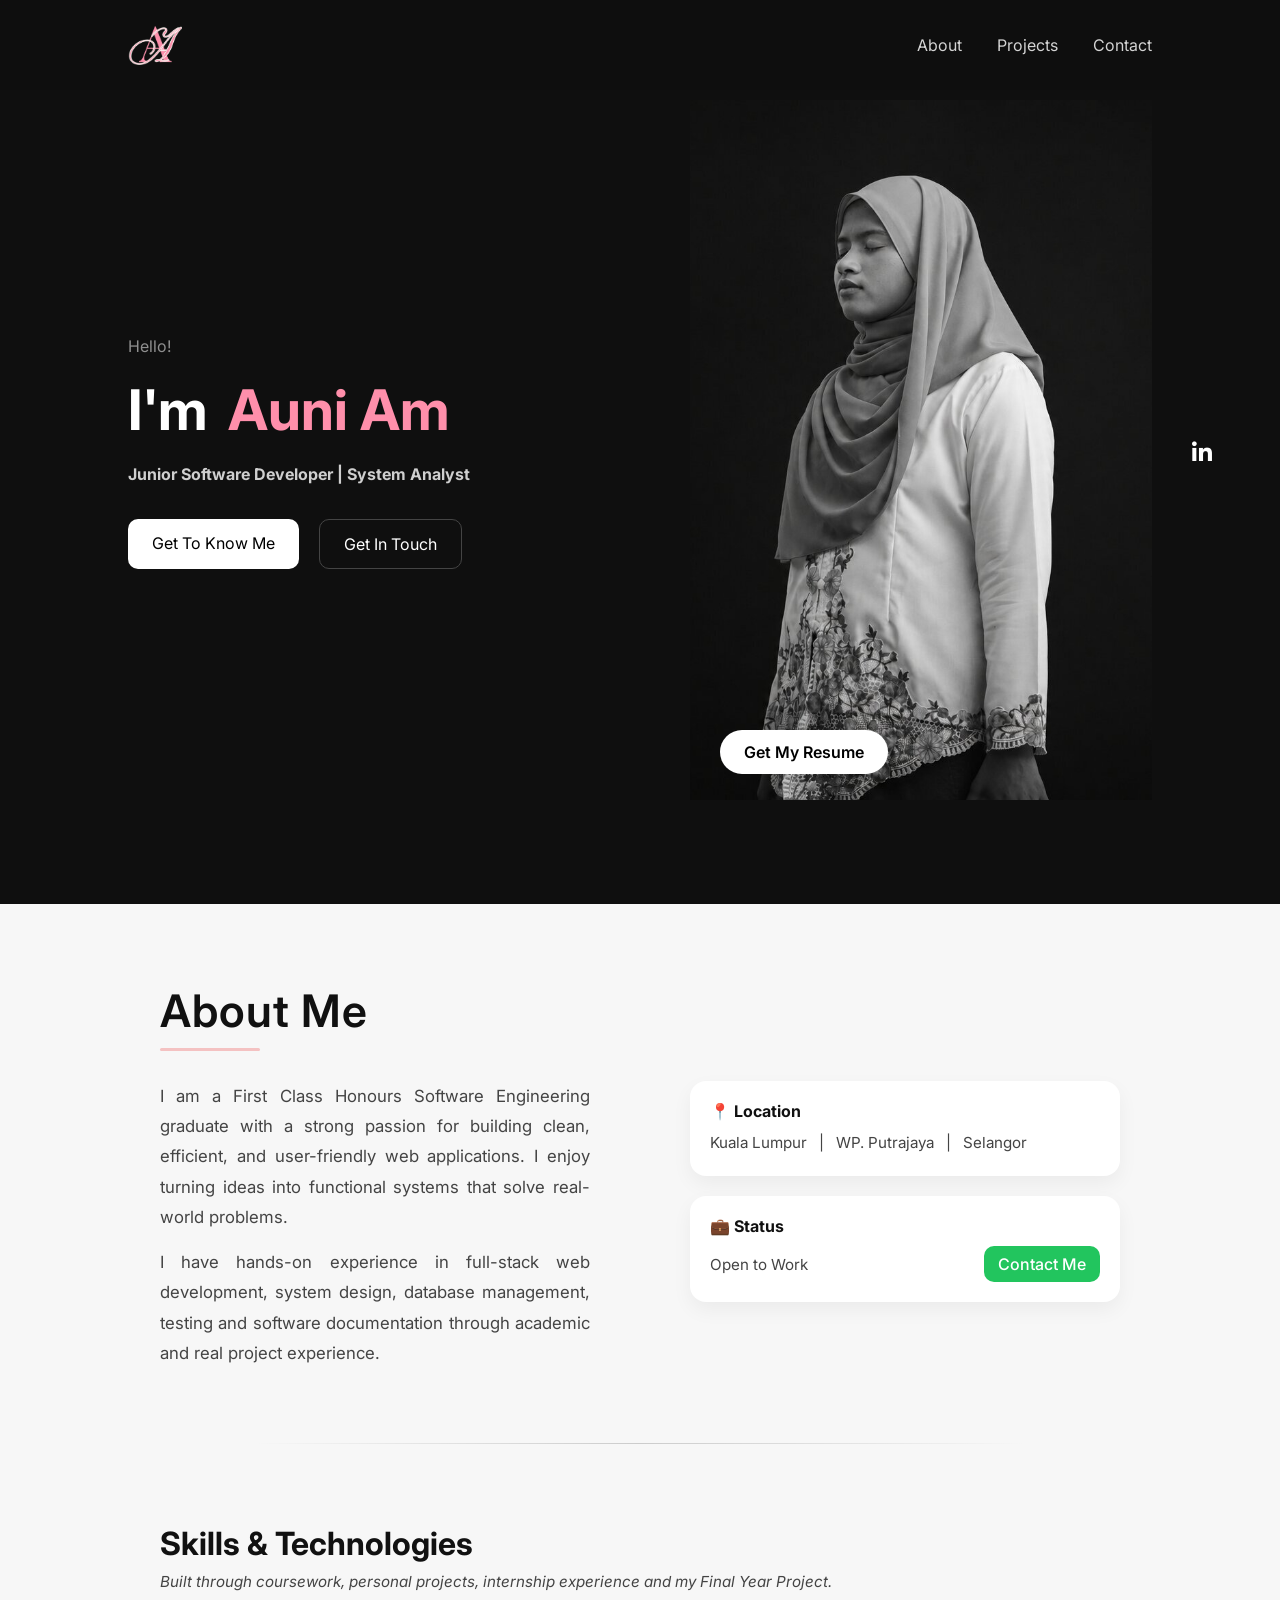
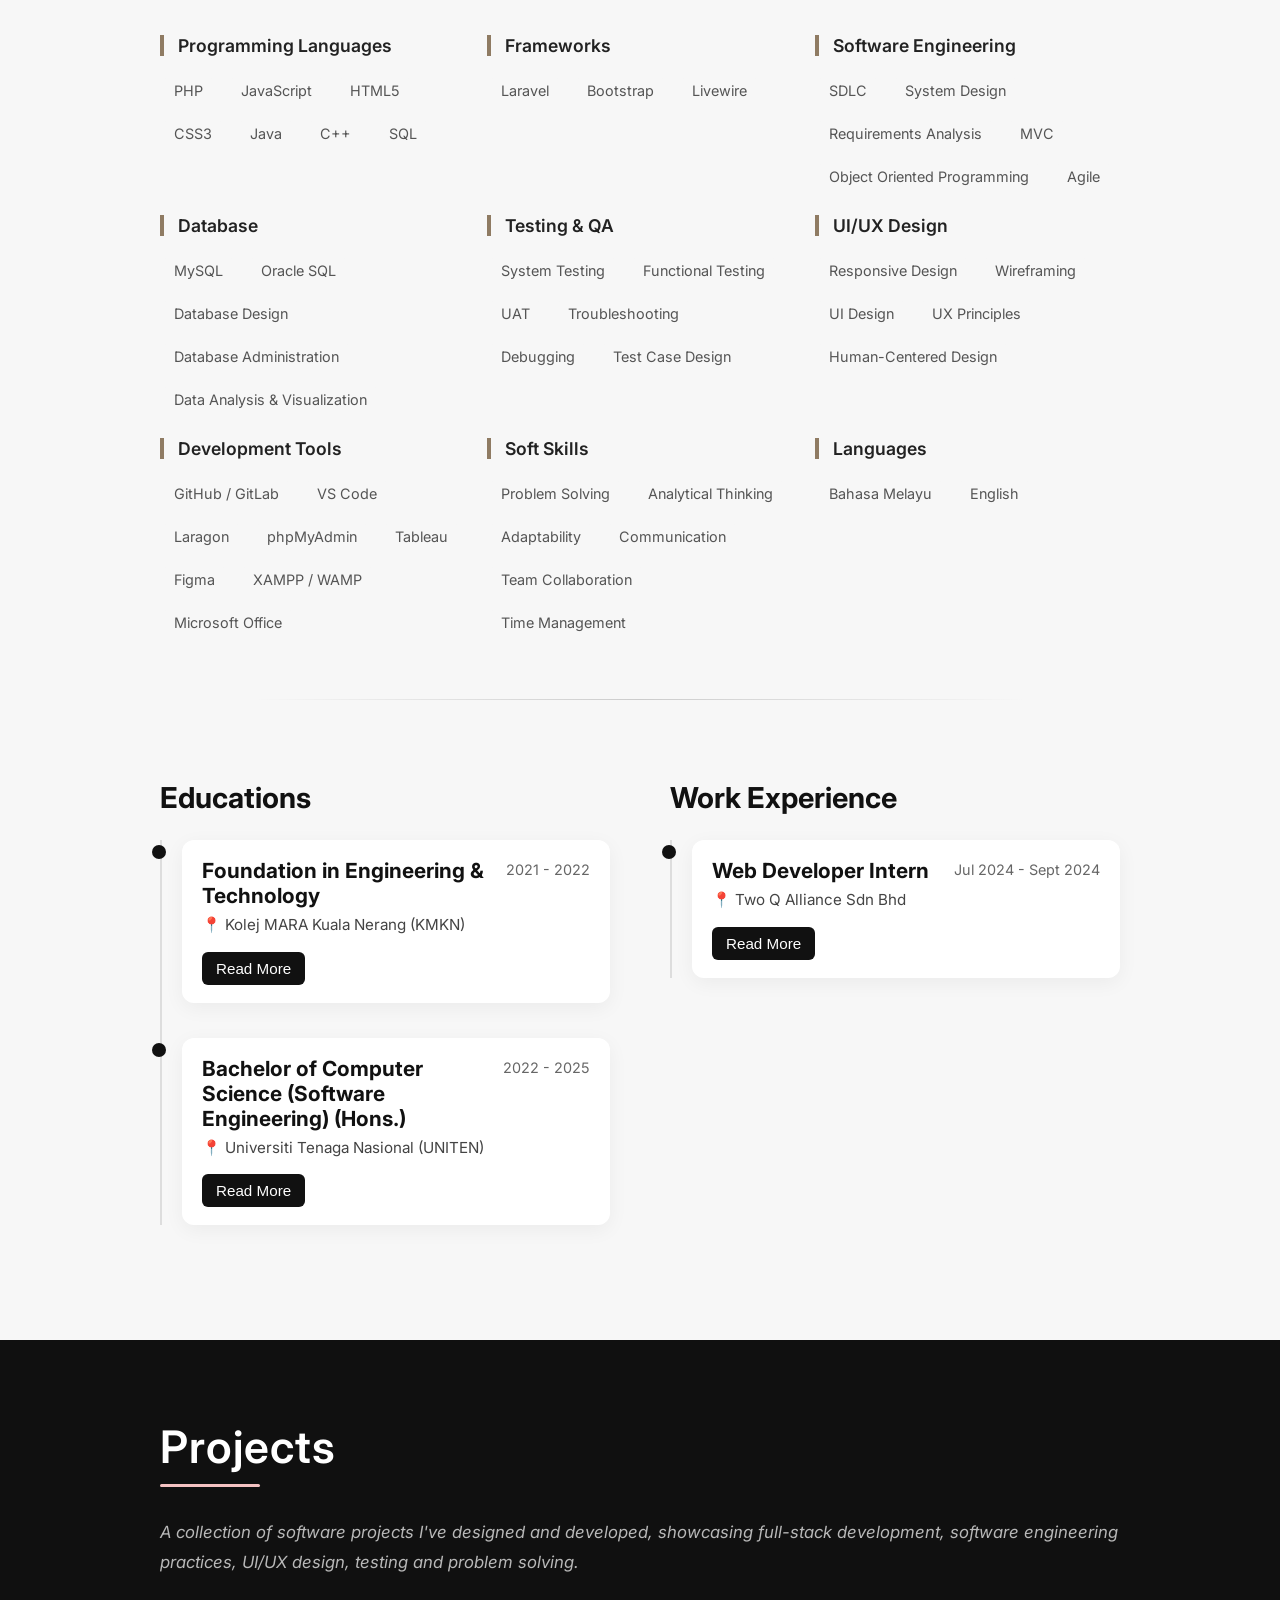
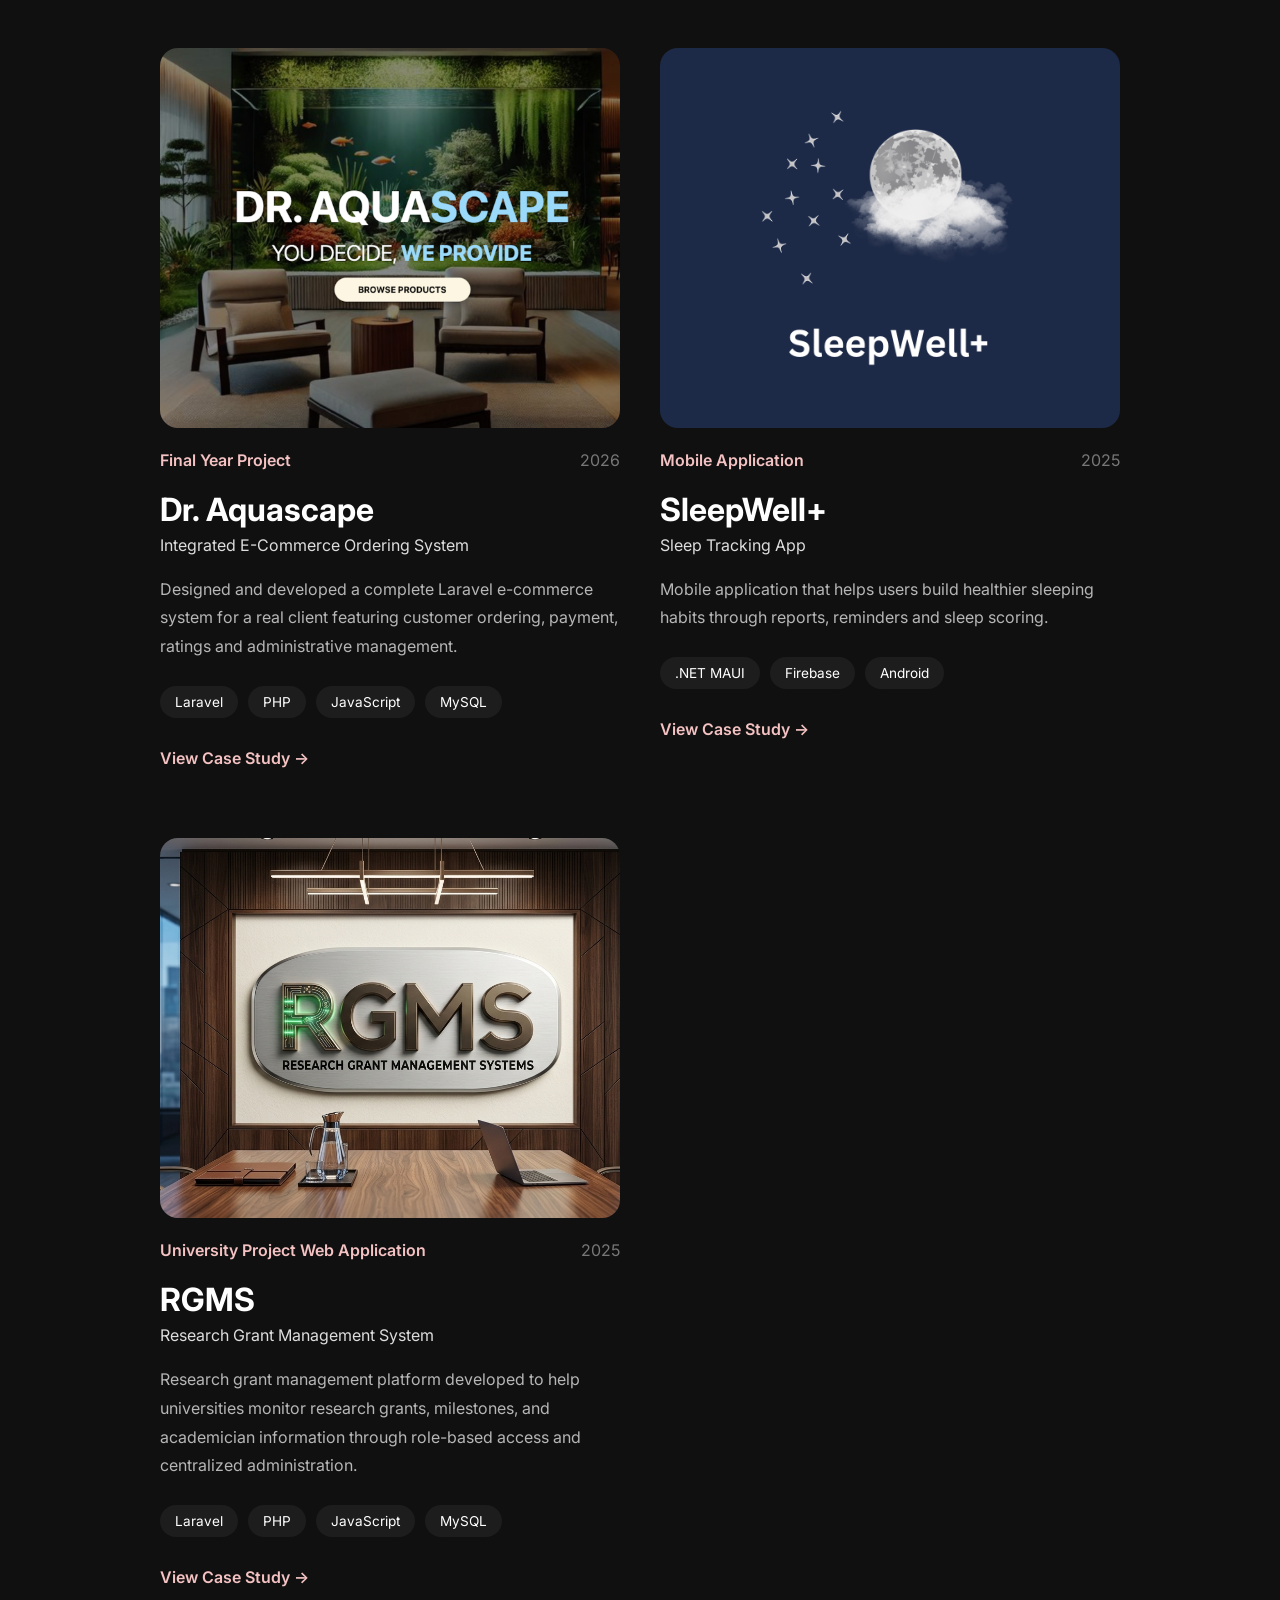
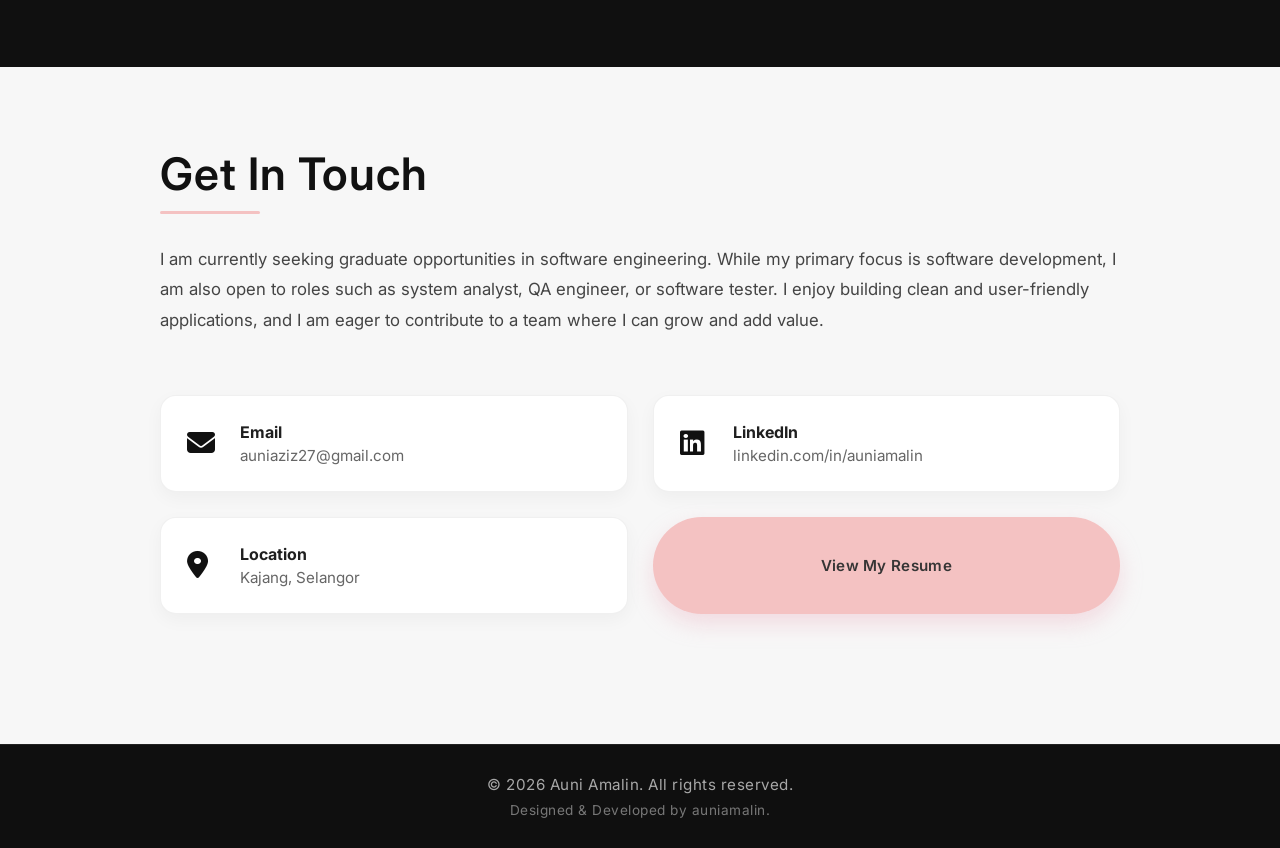
==== commit 1457a9cd: "update resume" ====
--- a/index.html
+++ b/index.html
@@ -53,8 +53,8 @@
             <div class="intro-right">
                 <img src="assets/images/profile.jpeg" alt="Profile">
 
-                <a href="assets/cv/Auni-Amalin-CV.pdf" class="cv-btn" download>
-                    Get My CV
+                <a href="assets/cv/auni-resume.pdf" class="cv-btn" download>
+                    Get My Resume
                 </a>
 
                 <div class="social-icons">
@@ -516,8 +516,8 @@
                     </div>
                 </div>
 
-                <a href="resume.pdf" class="resume-btn" download>
-                    View My CV/Resume
+                <a href="assets/cv/auni-resume.pdf" class="resume-btn" download>
+                    View My Resume
                 </a>
             </div>
         </section>
--- a/css/style.css
+++ b/css/style.css
@@ -261,15 +261,13 @@
     display: flex;
     gap: 60px;
     max-width: 1100px;
-    margin: 0 auto;
+    margin: 0;
     align-items: flex-start;
 }
 
 /* intro text */
 .about-text {
     max-width: 850px;
-    margin-left: -40px;      
-    margin-right: auto;
     text-align: justify;
     flex: 1;
 }
@@ -286,6 +284,7 @@
     display: flex;
     flex-direction: column;
     gap: 20px;
+    margin-left: 40px;
 }
 
 .info-card {
@@ -1162,4 +1161,281 @@
 
     transform:translateY(-8px);
 
+}
+
+/* ========================================
+   RESPONSIVE - TABLET
+======================================== */
+
+@media (max-width:1024px){
+
+    section{
+        padding:80px 6%;
+    }
+
+    #about,
+    #projects,
+    #contact{
+        padding:80px 6%;
+    }
+
+    nav{
+        padding:20px 6%;
+    }
+
+    #intro{
+        gap:60px;
+    }
+
+    .intro-title,
+    .typing-name{
+        font-size:3rem;
+    }
+
+    .intro-right img{
+        max-width:450px;
+        height:580px;
+    }
+
+    .projects-grid{
+        grid-template-columns:1fr;
+    }
+
+}
+
+/* ========================================
+   RESPONSIVE - MOBILE
+======================================== */
+
+@media (max-width:768px){
+
+    nav{
+
+        flex-direction:column;
+
+        gap:18px;
+
+        padding:18px 24px;
+
+    }
+
+    nav ul{
+
+        gap:18px;
+
+        flex-wrap:wrap;
+
+        justify-content:center;
+
+    }
+
+    html{
+        font-size:15px;
+    }
+
+    section{
+        padding:70px 24px;
+    }
+
+    #intro{
+
+        flex-direction:column-reverse;
+
+        text-align:center;
+
+        gap:45px;
+
+        padding-top:140px;
+
+    }
+
+    #about,
+    #projects,
+    #contact{
+        padding:70px 24px;
+    }
+
+    .hero-name{
+
+        flex-direction:column;
+
+        gap:8px;
+
+        align-items:center;
+
+    }
+
+    .intro-title,
+    .typing-name{
+
+        font-size:2.4rem;
+
+    }
+
+    .profession{
+
+        font-size:.95rem;
+
+    }
+
+    .intro-buttons{
+
+        flex-direction:column;
+
+        align-items:center;
+
+    }
+
+    .intro-buttons a{
+
+        width:220px;
+
+    }
+
+    .intro-right{
+
+        display:flex;
+
+        flex-direction:column;
+
+        align-items:center;
+
+    }
+
+    .intro-right img{
+
+        max-width:320px;
+
+        height:auto;
+
+    }
+
+    .social-icons{
+
+        position:static;
+
+        transform:none;
+
+        flex-direction:row;
+
+        margin-top:25px;
+
+    }
+
+    .cv-btn{
+
+        position:static;
+
+        margin-top:20px;
+
+    }
+
+    .about-container{
+
+        flex-direction:column;
+
+        gap:35px;
+
+    }
+
+    .about-info{
+
+        margin-left:0;
+
+    }
+
+    .status-row{
+
+        flex-direction:column;
+
+        align-items:flex-start;
+
+        gap:15px;
+
+    }
+
+    .timeline-wrapper{
+
+        flex-direction:column;
+
+        gap:45px;
+
+    }
+
+    .title-row{
+
+        flex-direction:column;
+
+        gap:5px;
+
+    }
+
+    .timeline-date{
+
+        white-space:normal;
+
+    }
+
+    .projects-grid{
+
+        grid-template-columns:1fr;
+
+        gap:50px;
+
+    }
+
+    .project-image img{
+
+        height:240px;
+
+    }
+
+    .contact-grid{
+
+        grid-template-columns:1fr;
+
+    }
+
+    .contact-card{
+
+        padding:20px;
+
+    }
+
+    .resume-btn{
+
+        width:100%;
+
+    }
+
+    .footer{
+
+        padding:25px;
+
+    }
+
+    .modal{
+
+        padding:15px;
+
+    }
+
+    .modal-content{
+
+        width:100%;
+
+        padding:25px;
+
+    }
+
+    .modal-grid{
+
+        flex-direction:column;
+
+    }
+
+    img{
+        max-width:100%;
+        height:auto;
+    }
 }
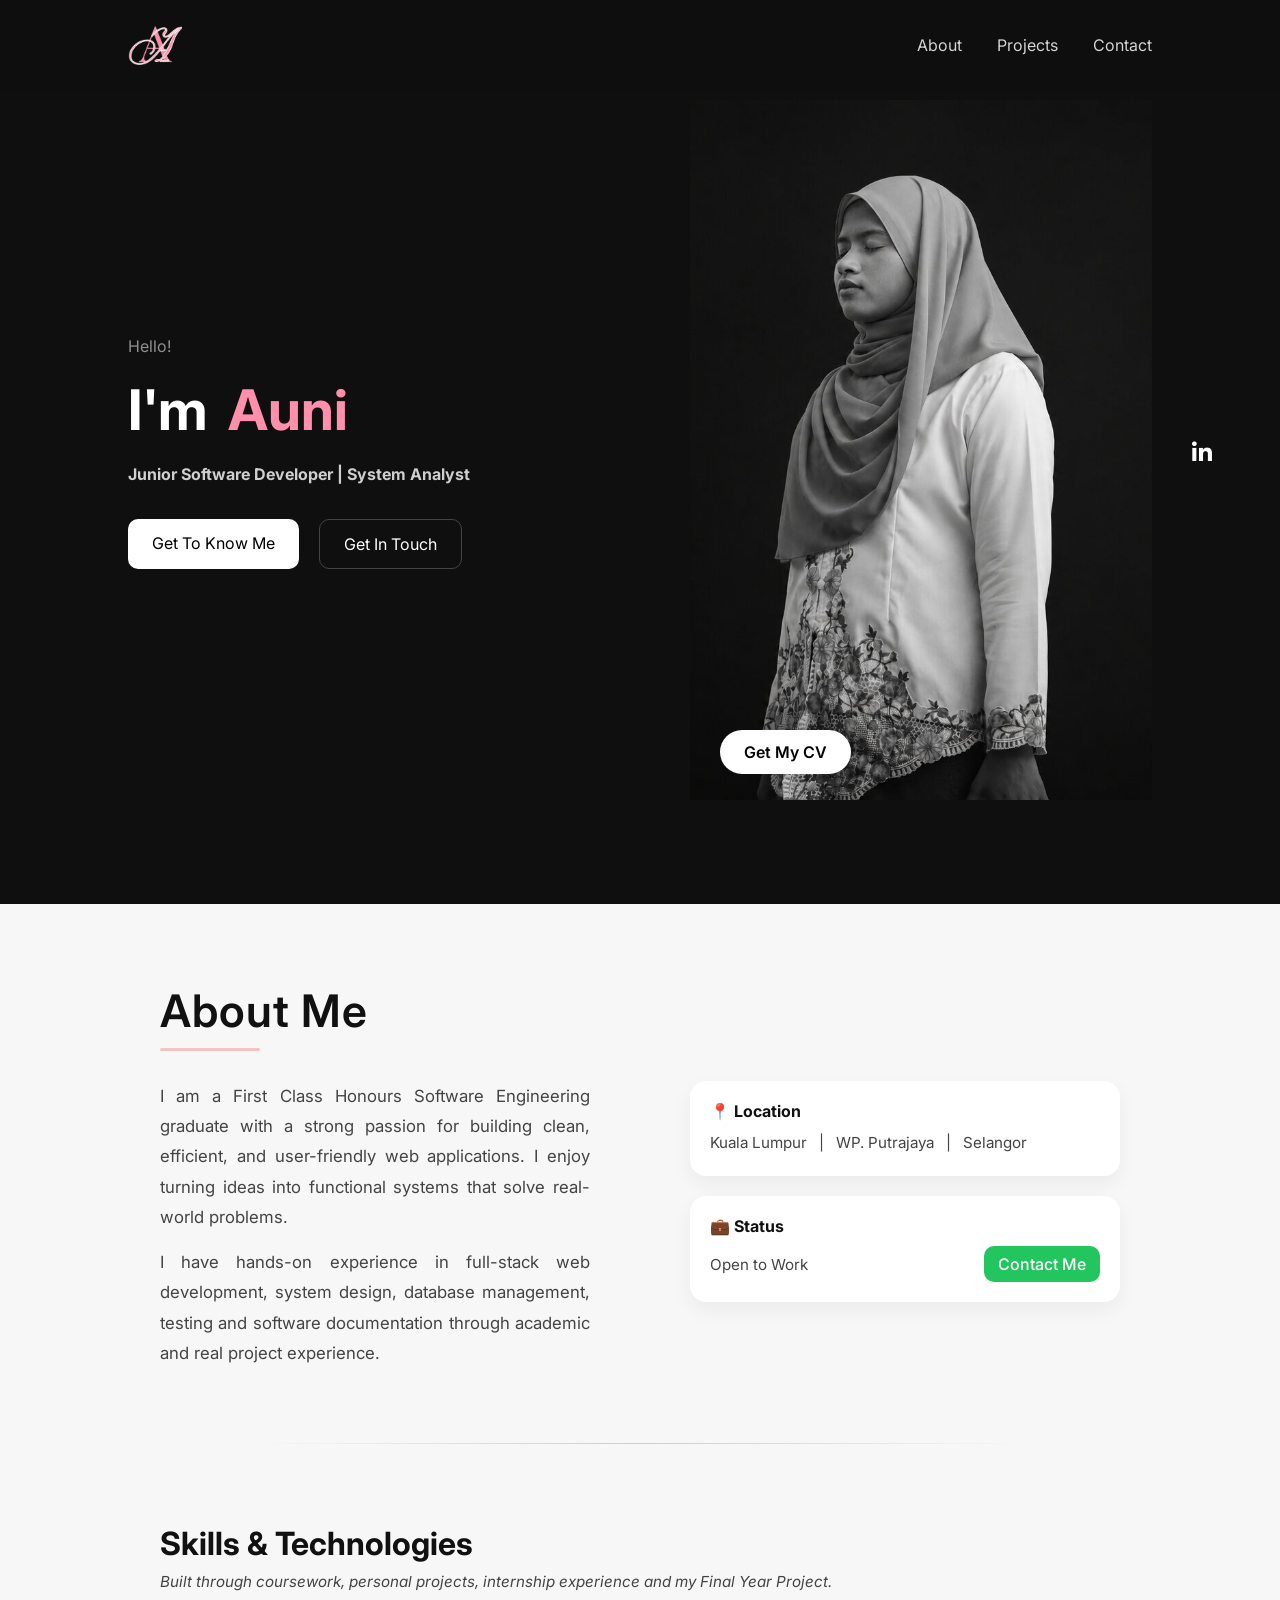
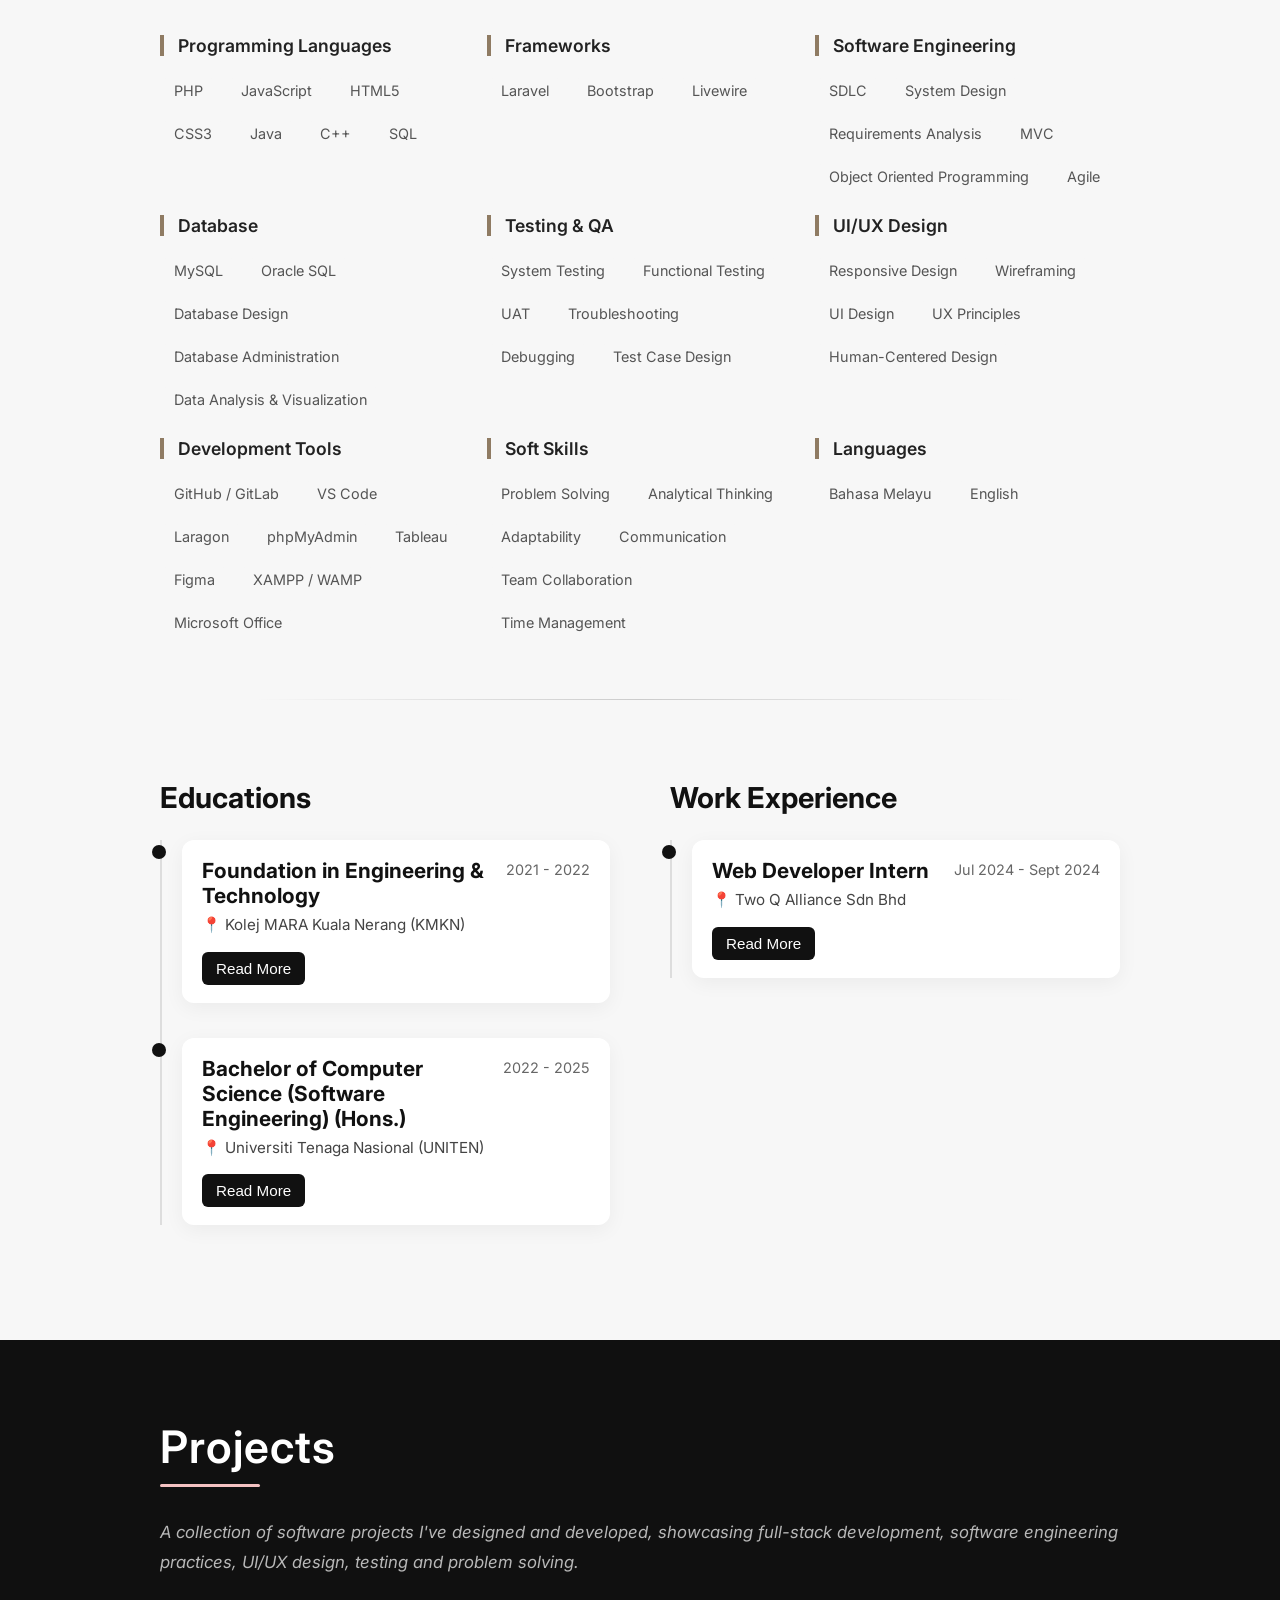
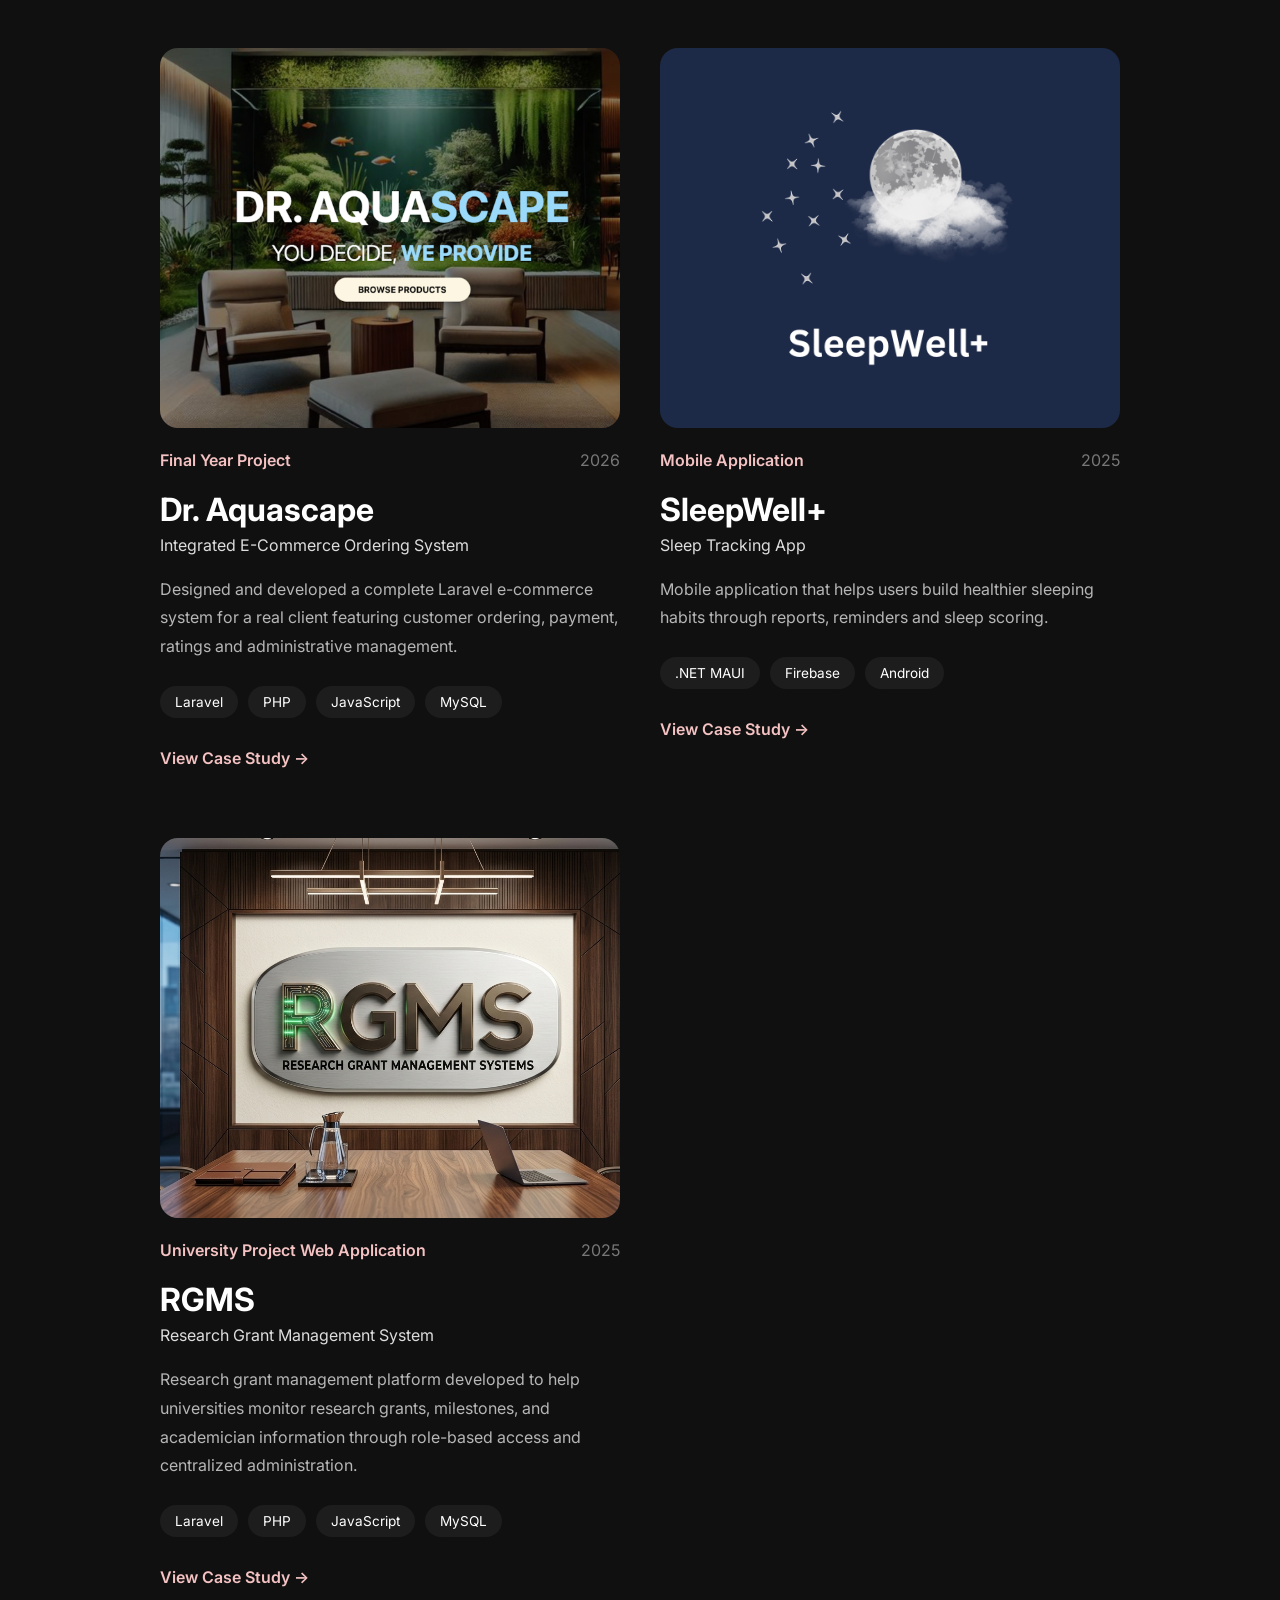
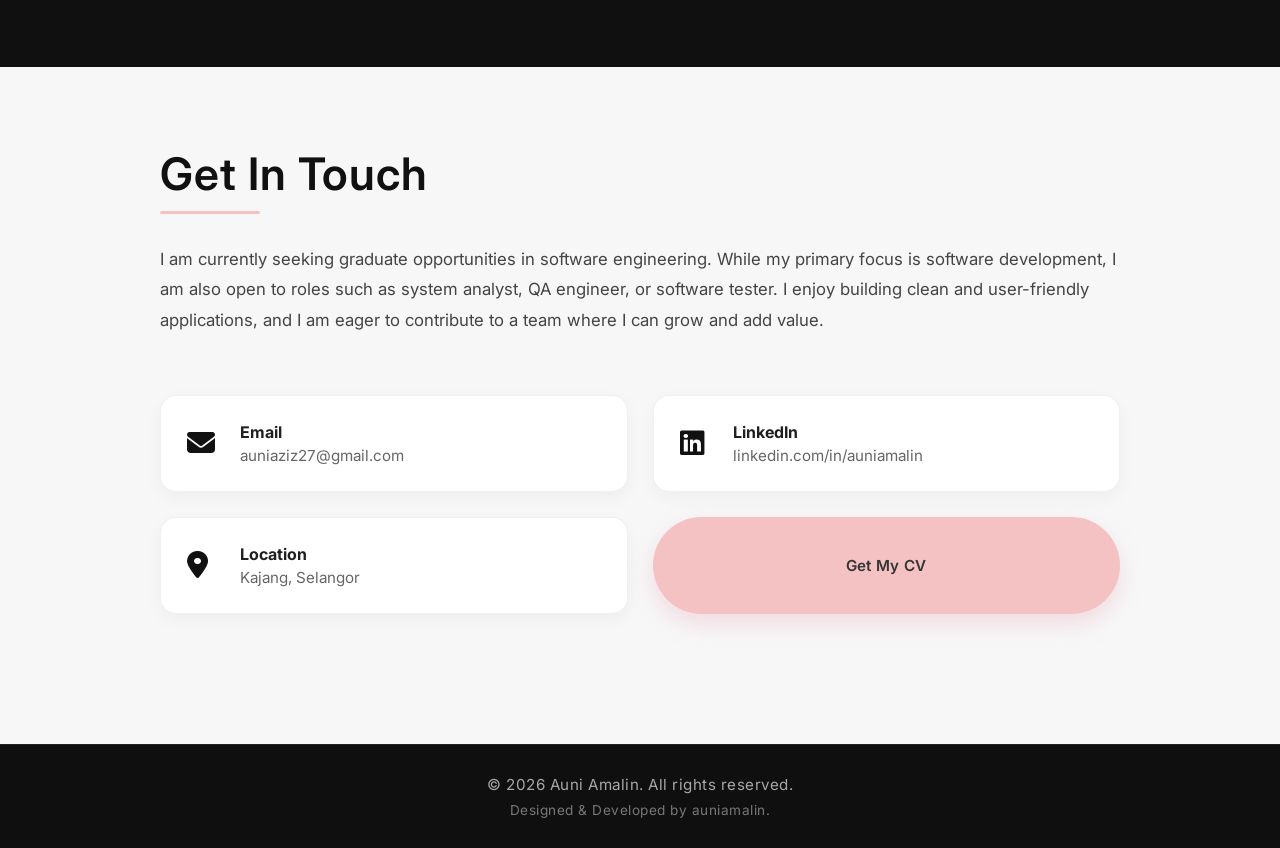
==== commit c30dc534: "updated pdf" ====
--- a/index.html
+++ b/index.html
@@ -53,8 +53,8 @@
             <div class="intro-right">
                 <img src="assets/images/profile.jpeg" alt="Profile">
 
-                <a href="assets/cv/auni-resume.pdf" class="cv-btn" download>
-                    Get My Resume
+                <a href="assets/cv/AuniAmalin-Resume.pdf" class="cv-btn" download>
+                    Get My CV
                 </a>
 
                 <div class="social-icons">
@@ -516,8 +516,8 @@
                     </div>
                 </div>
 
-                <a href="assets/cv/auni-resume.pdf" class="resume-btn" download>
-                    View My Resume
+                <a href="assets/cv/AuniAmalin-Resume.pdf" class="resume-btn" download>
+                    Get My CV
                 </a>
             </div>
         </section>
